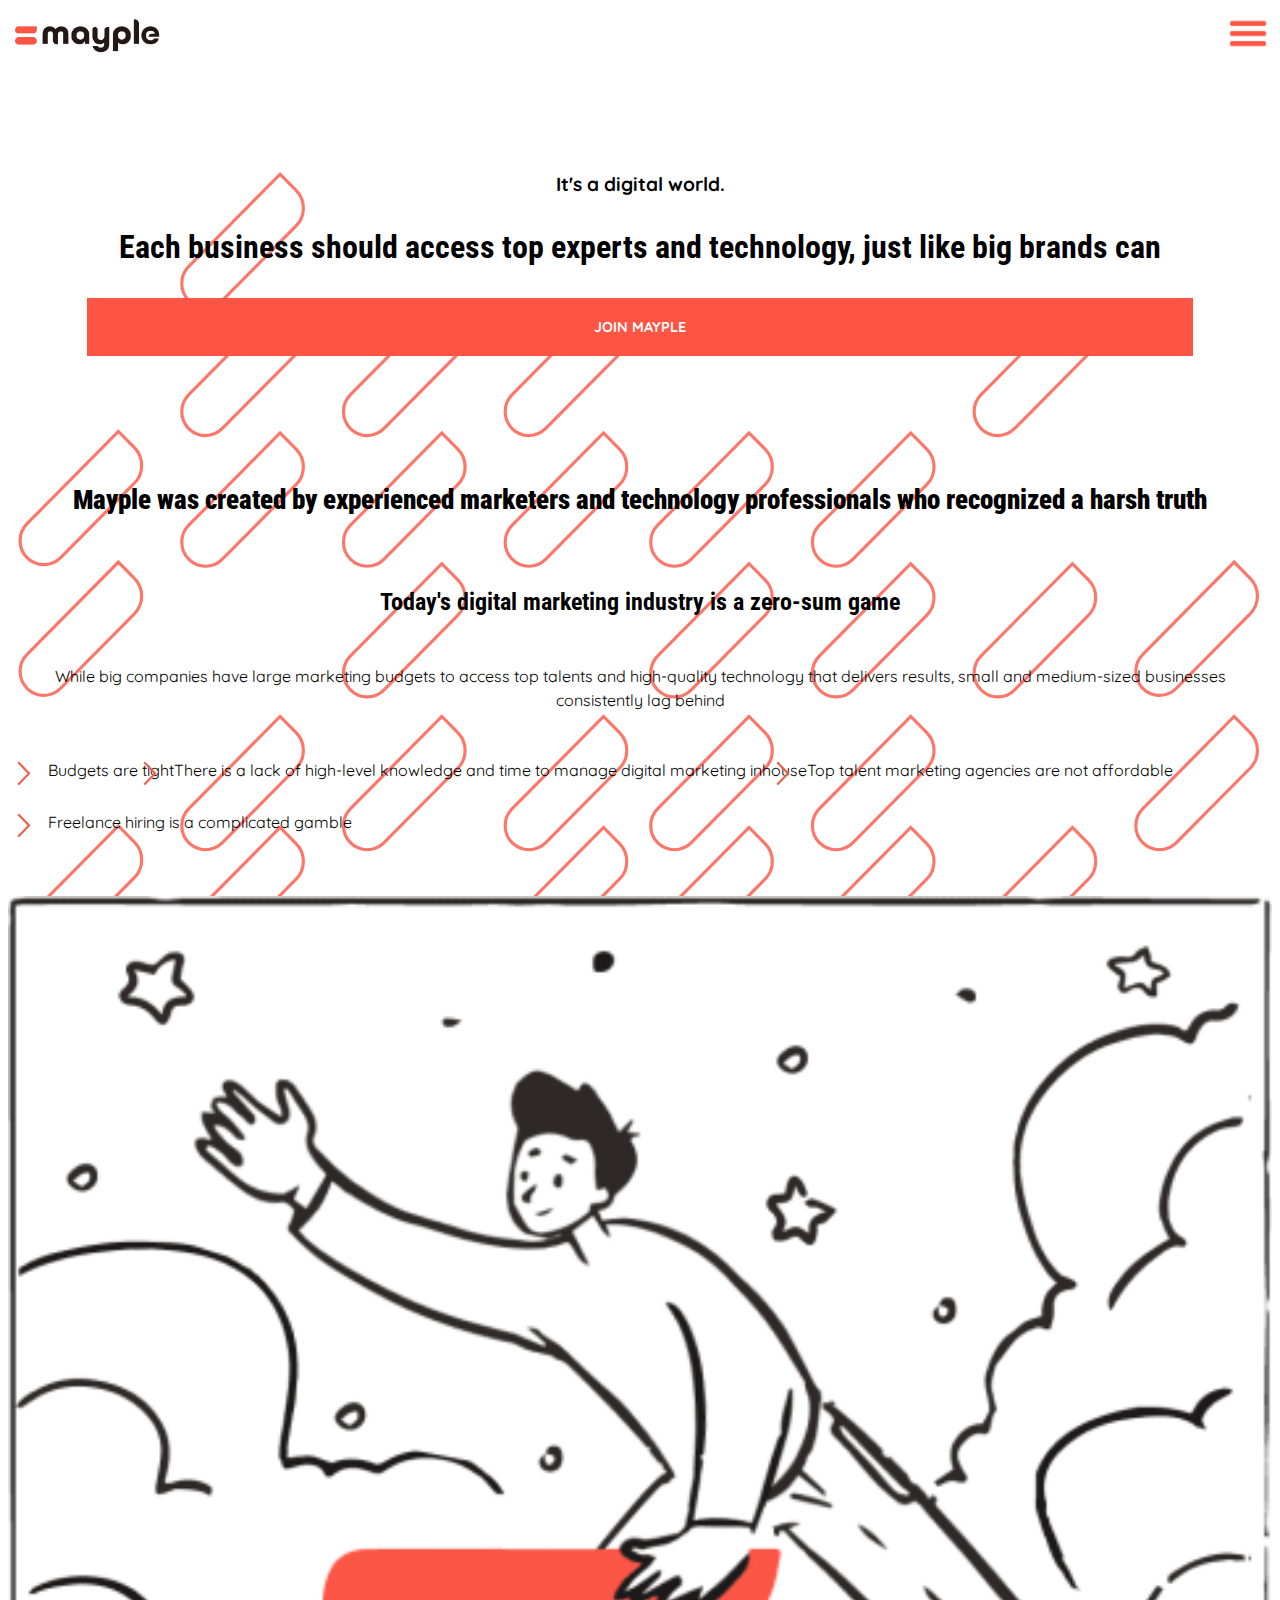
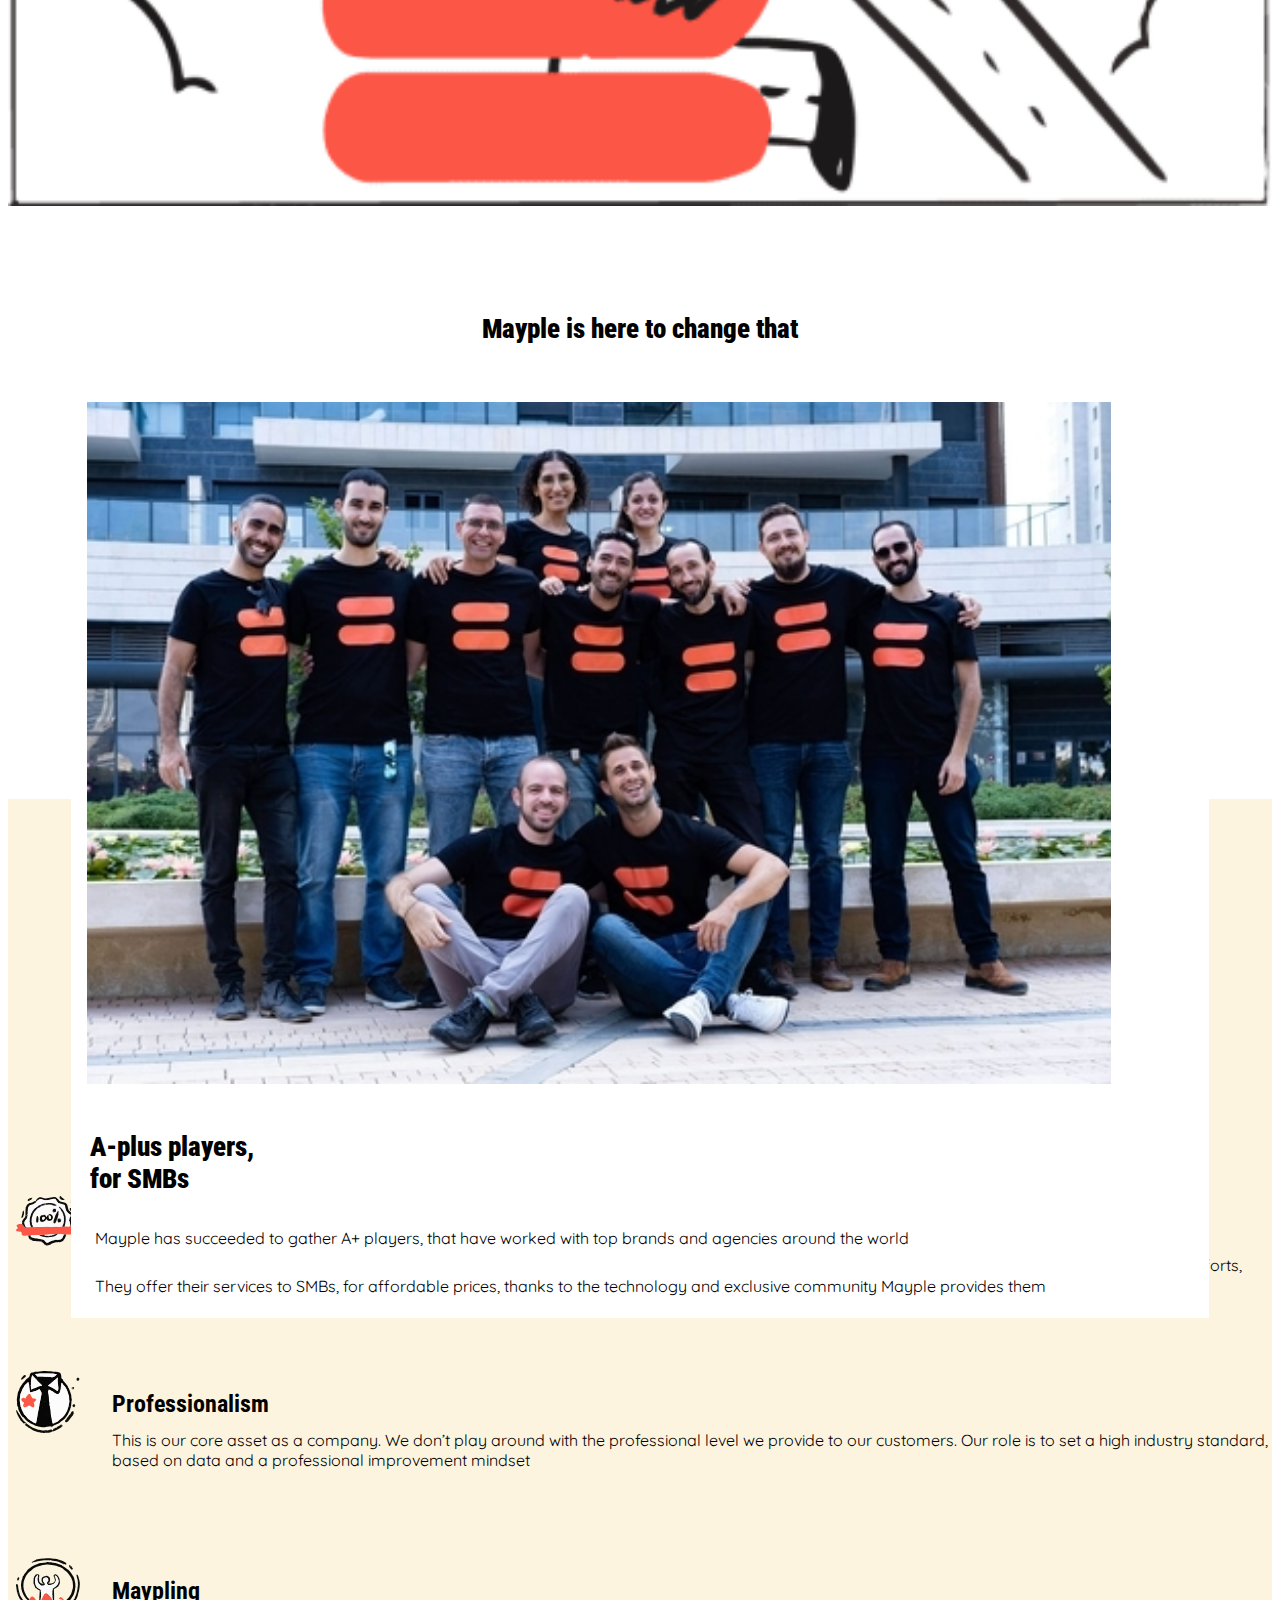
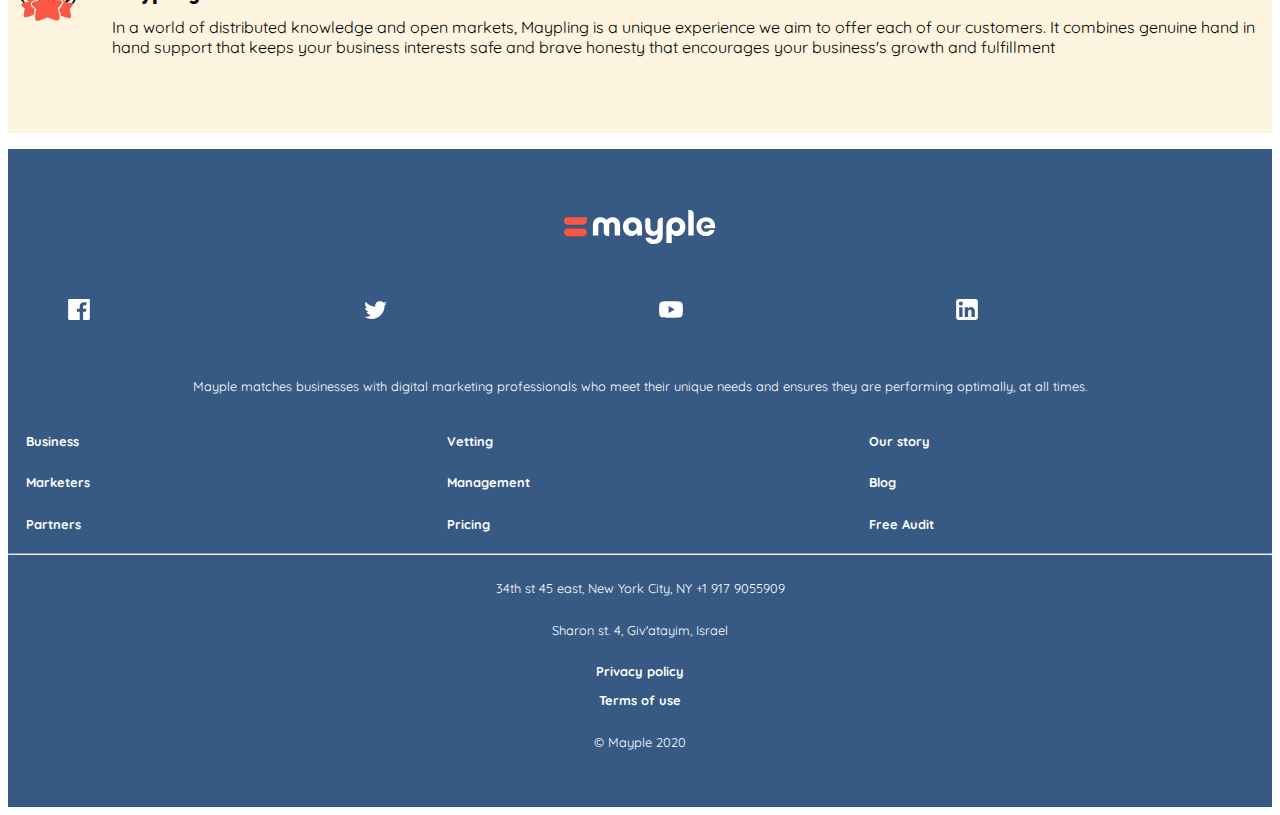
==== ourstory.html @ 90ca7ae6 "Add files via upload" ====
<!doctype html>
<!DOCTYPE html>
<html>
	<head>
		<meta charset="UTF-8">
		<meta name="author" content="Michelle Schoen">
		<meta name="viewport" content="width=device-width, initial-scale=1">
		
		<title>Naam van je site en/of pagina</title>
		
		<link href="styles/style.css" rel="stylesheet">
		<link href="https://fonts.googleapis.com/css2?family=Roboto+Condensed:wght@400;700&display=swap" rel="stylesheet">
		<link href="https://fonts.googleapis.com/css2?family=Quicksand&display=swap" rel="stylesheet">
		<link href="https://fonts.googleapis.com/css2?family=Quicksand:wght@600&display=swap" rel="stylesheet">
	</head>
	<body class="pagina2">
		<header>
			<a href="default.asp">
				<img src="images/logo.png" alt="logo van Mayple">
			</a>
			<a href="default.asp">
				<img src="images/icon.png" alt="menu">
			</a>
			
		</header>
		<main>
			<img src="images/achtergrond1.svg">
			<h3>It's a digital world.</h3>
			<h1>Each business should access top experts and technology, just like big brands can</h1>
			<a href="#">join mayple</a>
			
		</main>
		<section>
			<h2>Mayple was created by experienced marketers and technology professionals who recognized a harsh truth</h2>
			<h2>Today's digital marketing industry is a zero-sum game</h2>
			<p>While big companies have large marketing budgets to access top talents and high-quality technology that delivers results, small and medium-sized businesses consistently lag behind</p>
			<ul>
				<li><img src="images/pijlrechts.png">Budgets are tight</li>
				<li><img src="images/pijlrechts.png">There is a lack of high-level knowledge and time to manage digital marketing inhouse</li>
				<li><img src="images/pijlrechts.png">Top talent marketing agencies are not affordable</li>
				<li><img src="images/pijlrechts.png">Freelance hiring is a complicated gamble</li>
			</ul>
			<img src="images/gif.gif">
		</section>
		<section>
			<h2>Mayple is here to change that</h2>
			<article>
				<img src="images/mayple team.jpeg">
				<h2>A-plus players,<br>for SMBs</h2>
				<p>Mayple has succeeded to gather A+ players, that have worked with top brands and agencies around the world</p>
				<p>They offer their services to SMBs, for affordable prices, thanks to the technology and exclusive community Mayple provides them</p>
			</article>
		</section>
		<section>
			<h2>Our values</h2>
			<ul>
				<li>
					<img src="images/value1.svg">
					<div>
					<h3>Trust</h3>
					<p>We fight to protect our customers’ interests. Our fresh and unbiased approach helps businesses achieve greater value from their digital marketing efforts, builds trust and brings growth to businesses and independent professionals</p>
					</div>
				</li>
				<li>
					<img src="images/value2.svg">
					<div>
					<h3>Professionalism</h3>
					<p>This is our core asset as a company. We don’t play around with the professional level we provide to our customers. Our role is to set a high industry standard, based on data and a professional improvement mindset</p>
					</div>
				</li>
				<li>
					<img src="images/value3.svg">
					<div>					
					<h3>Maypling</h3>
					<p>In a world of distributed knowledge and open markets, Maypling is a unique experience we aim to offer each of our customers. It combines genuine hand in hand support that keeps your business interests safe and brave honesty that encourages your business's growth and fulfillment</p>
					</div>
				</li>
			</ul>
		</section>
		<footer>
				<a href="#"><img src="images/logofooter.svg"></a>
				<div>
					<a href="#"><img src="images/social1.svg"></a>
					<a href="#"><img src="images/social2.svg"></a>
					<a href="#"><img src="images/social3.svg"></a>
					<a href="#"><img src="images/social4.svg"></a>
				</div>
				<p>Mayple matches businesses with digital marketing professionals who meet their unique needs and ensures they are performing optimally, at all times.</p>
				<div>
					<a href="#">Business</a>
					<a href="#">Vetting</a>
					<a href="#">Our story</a>
					<a href="#">Marketers</a>
					<a href="#">Management</a>
					<a href="#">Blog</a>
					<a href="#">Partners</a>
					<a href="#">Pricing</a>
					<a href="#">Free Audit</a>
				</div>
				<hr>
				<p>34th st 45 east, New York City, NY +1 917 9055909</p>
				<p>Sharon st. 4, Giv'atayim, Israel</p>
				<a href="#">Privacy policy</a>
				<a href="#">Terms of use</a>
				<p>© Mayple 2020</p>
			</div>
		</footer>
	</body>
</html>
---- styles/style.css ----
/* CSS Document */
*, *::after, *::before {
  box-sizing:border-box;  
}

body {
	font-family: 'Quicksand', sans-serif;
}

header {
	display: flex;
	justify-content: space-between;

}

header > a:first-of-type img:first-of-type {
	width: 10em;
}

header > a:nth-of-type(2) img:first-of-type {
	width: 3em;
	margin-top: 0.5em;
	height: 2.2em;

}

h1 {
text-align: center; 
font-size: 2em;
margin: 1em;
font-family: 'Roboto Condensed', sans-serif;
}

main div:first-of-type {
	display: flex;
}

main > div:nth-of-type(1) img:first-of-type{
	width: 2em;
	height: 2em;
	margin-left: 1em;
	margin-top: 0.5em;
}

form {
	display: flex;
	flex-direction: column; 
}

input:nth-child(1) {
	border-style: none;
	padding: 1em;
	box-shadow: -5px 19px 72px 44px rgba(0,0,0,0.10);
	margin-bottom: 1em;
	font-size: 1.3em;
	font-family: 'Quicksand', sans-serif;
}

input:nth-child(2) {
	border-style: none;
	padding: 1.2em;
	background-color: #fd5444;
	text-transform: uppercase;
	color: white;
	font-size: 1.1em;
}
/*main div:first-of-type img:first-of-type {
	width: 1.5em;
	height: 1.5em;
	margin-top: 0.8em;
	margin-right: 0.7em*/
}

main div {
	display: flex;
	font-size: 0.9em;
	justify-content: center;
	margin-top: 1em;
}

#persoon {
	width: 100%;
	margin-bottom:1em;
}

ul {
	list-style: none;
	display: flex;
	flex-wrap: wrap;	
}

li img:nth-child(1){
	width: 6em;
	padding: 0.5em;
}


main article img {
	width: 9em;
	padding-top: 0.5em;
	padding-left: -0.5em;

}

h2 {
font-size: 1.2em;
font-weight: 900;

}

h3 {font-size: 2.8vw;
	margin-bottom: 0.5em;

}

main article {

	display: flex;
	justify-content: center;
	width: 100%;
	margin-top: -1em;
}

main article div {
	display: flex;
	flex-direction: column;
	box-shadow: -3px -1px 12px 6px rgba(0,0,0,0.06);
	padding: 1em;
	padding-right: 1em;
	border-style: solid 1px gray;

} 

main > div:first-of-type p{
	margin: 1em;
}

p {
	margin: 0em;
}


hr {
	background-color: #D1D3D4;
}


li {
	display: flex;
	margin-top: 2em;

}

section li img {
	margin-top: -1.2em;
}

section li{
margin-left: -2em;
}

section:nth-of-type(2) h2, section:nth-of-type(1) h2:first-of-type {
	font-family: 'Roboto Condensed', sans-serif;
	text-align: center; 
	font-size: 1.7em;
	margin: 0.5em;
	margin-top: 2em;
}



section:first-of-type > h2:nth-of-type(2) {
	font-size: 1em;
	font-family: 'Roboto Condensed', sans-serif;
	font-weight: bold;
	text-transform: uppercase;
	text-align: center;
	margin-top: 5em;
}

a {
	text-decoration: none;
	color: black;
	font-weight: 900;
	display: flex;
	justify-content: center;
}

section:nth-of-type(2) div{
	position: relative;

}

section:nth-of-type(2)  article {
	margin-top: 1em;
	text-align: center;
	display: block;
	
} 

section:nth-of-type(2)  div article img {
	width: 100%
}

section:nth-of-type(2) div article h3 {
	text-transform: bold;
	font-size: 1.2em;
	font-family: 'Roboto Condensed', sans-serif;
}
section:nth-of-type(2) > article p {
	font-size: 0.8em;
	line-height: 2em;
	margin-left: 1.5em;
	margin-right: 1.5em;
}

section:nth-of-type(2) div > button:first-of-type, section:nth-of-type(2) div > button:nth-of-type(2) {
	position: absolute;
	transform: translateY(-200%);
	top: 50%;
	width: 1.5em;
	border-style: none;
	background-color: white;
	width: 2em;
}

section:nth-of-type(2) div button:first-of-type {
	left: 0;
}

section:nth-of-type(2) div button:nth-of-type(2) {
	right:0;
}

section:nth-of-type(2) a:nth-of-type(2), .pagina2 main a {
	border-style: none;
	background-color: #fd5444;
	text-transform: uppercase;
	color: white;
	font-size: 0.9em;
	padding: 1.4em;
	margin:2em;
	margin-left: 5.5em;
	margin-right: 5.5em;	
}

section:nth-of-type(2) div button:first-of-type img, section:nth-of-type(2) div button:nth-of-type(2) img{
	width: 100%
}

footer {
	background-color: #365a84;
	color: white;
	padding-top:3em;
	padding-bottom: 2em;

}

footer div:first-of-type {
	display: grid;
	grid-template-columns: 1fr 1fr 1fr 1fr;
	margin: 2.5em;
}

footer div a img {
	width: 2em;
}

footer div:nth-of-type(2) {
	display: grid; 
	grid-template-columns: 1fr 1fr 1fr;
}

footer div a 
{
	/*color: white;
	margin: 1em;*/
	display: block;
	padding-left: 0.4em;
}

footer a {
	color: white;
	margin: 1em;
	font-size: 0.8em;
}


footer > p {
	text-align: center;
	font-size: 0.8em;
	margin: 2em;
}

.pagina2 {
	font-size: 1em;
}
.pagina2 main > h3 {
	text-align: center;
	font-size: 1.2em;
}
/*.pagina2 main {
background-image: url("achtergrond2.svg")

}*/
.pagina2 main {
	position: relative;
	margin-top: 7em;
	margin-bottom: 8em;
}

.pagina2 main img:first-of-type {
	position: absolute;
	top: 0;
	 z-index: -1;
	 width: 100%;
}

.pagina2 > section:first-of-type h2:nth-of-type(2) {
	margin-bottom: 2em;
	font-family: 'Roboto Condensed', sans-serif;
	text-transform: none;
	font-size: 1.5em;
	margin-top: 3em;
}

.pagina2 > section:first-of-type p {
	text-align: center;
	font-size: 1.5;
	margin: 1em;
	line-height: 1.5em;
}

.pagina2 section:first-of-type ul:first-of-type li img {
	width: 1em;
	height: 1.7em;
	margin: 0;
	padding: 0;
	margin-bottom: -1.5em;
	margin-right: 1em;
}

.pagina2 section:first-of-type > img {
	width: 100%;
	margin-top: 3em;
	margin-bottom: 3em;
}
 .pagina2 section:nth-of-type(2) article img {
 	width: 90%;
 	margin: 1em;
 }

 .pagina2 section:nth-of-type(2) > h2:first-of-type {
 	margin: 2em;
 }
 .pagina2 section:nth-of-type(2) article h2{
 	text-align: left;
 	margin: 0;
 	margin-left: 0.7em;
 	margin-bottom: 1em;
 	margin-top: 1em;
 }
.pagina2 section:nth-of-type(2) {
	position: relative;
	display: flex;
	flex-direction: row;
	justify-content: center;
}

 .pagina2 section:nth-of-type(2) article {
 	text-align: left;
 	position: absolute;
 	background-color: white;
 	width: 90%;
 	top: 7em;

 	
 }

 .pagina2 section:nth-of-type(2) article p{
	font-size:1em;
	margin-bottom:1em; 
}

 .pagina2 section:nth-of-type(3) {
 background-color: #fcf4de;
 margin: 0;
 margin-top: 25em;
}

.pagina2 section:nth-of-type(3) h2 {
	padding-top: 10em;
	font-family: 'Roboto Condensed', sans-serif;
	text-transform: none;
	font-size: 2em;
	text-align: center;
	color: #fd5444;

}

.pagina2 section:nth-of-type(3) ul li div h3 {
font-family: 'Roboto Condensed', sans-serif;
font-size: 1.5em;
margin: 0;
margin-bottom: 0.5em;
}

.pagina2 section:nth-of-type(3) ul li img  {
 margin-bottom: 7em;
 padding: 0;
 width: 4em;
 margin-right: 2em;
}
	
/*.pagina2 section:nth-of-type(3) ul li:nth-of-type(2) img {
	margin-top: 0.2em;*/
}

/*waarom doet deze het niet???*/
.pagina2 section:nth-of-type(3) ul li div p {
	font-size: 0.7em;
	color: gray;
	background-color: pink; 
}
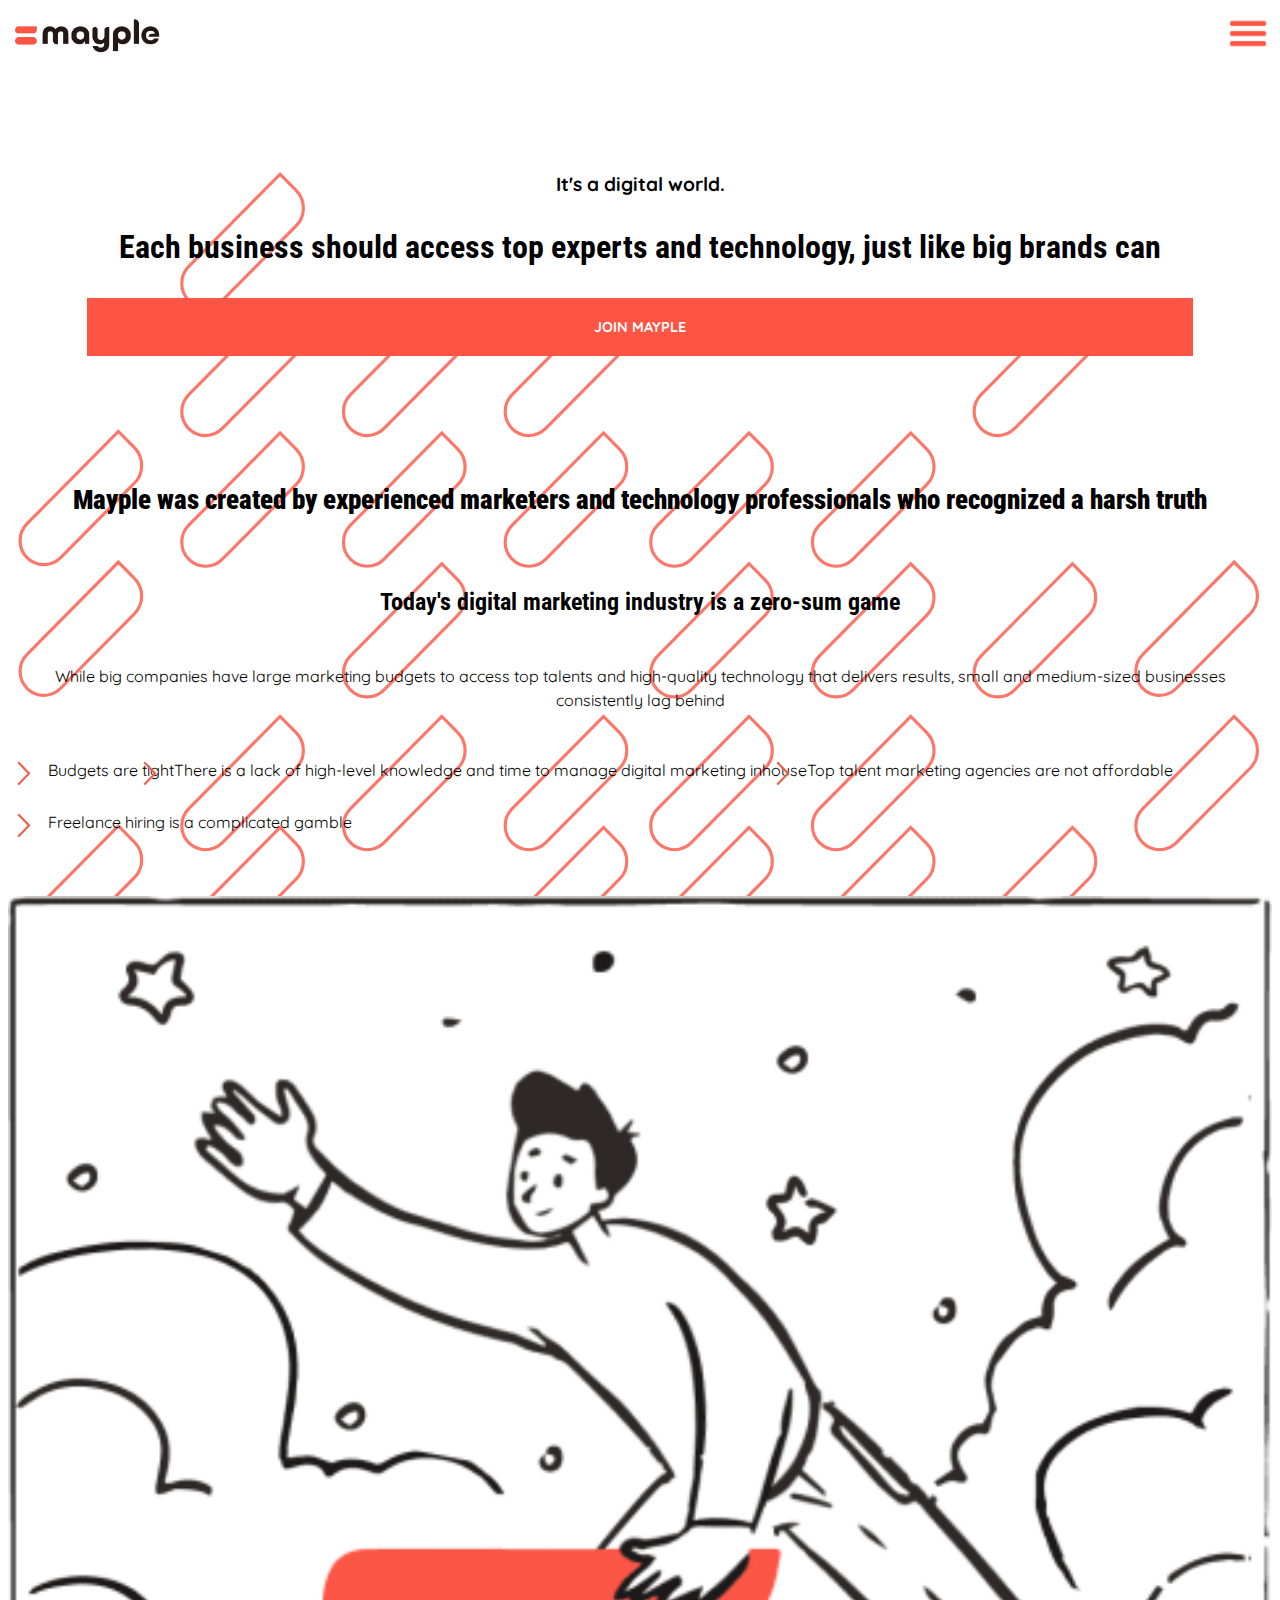
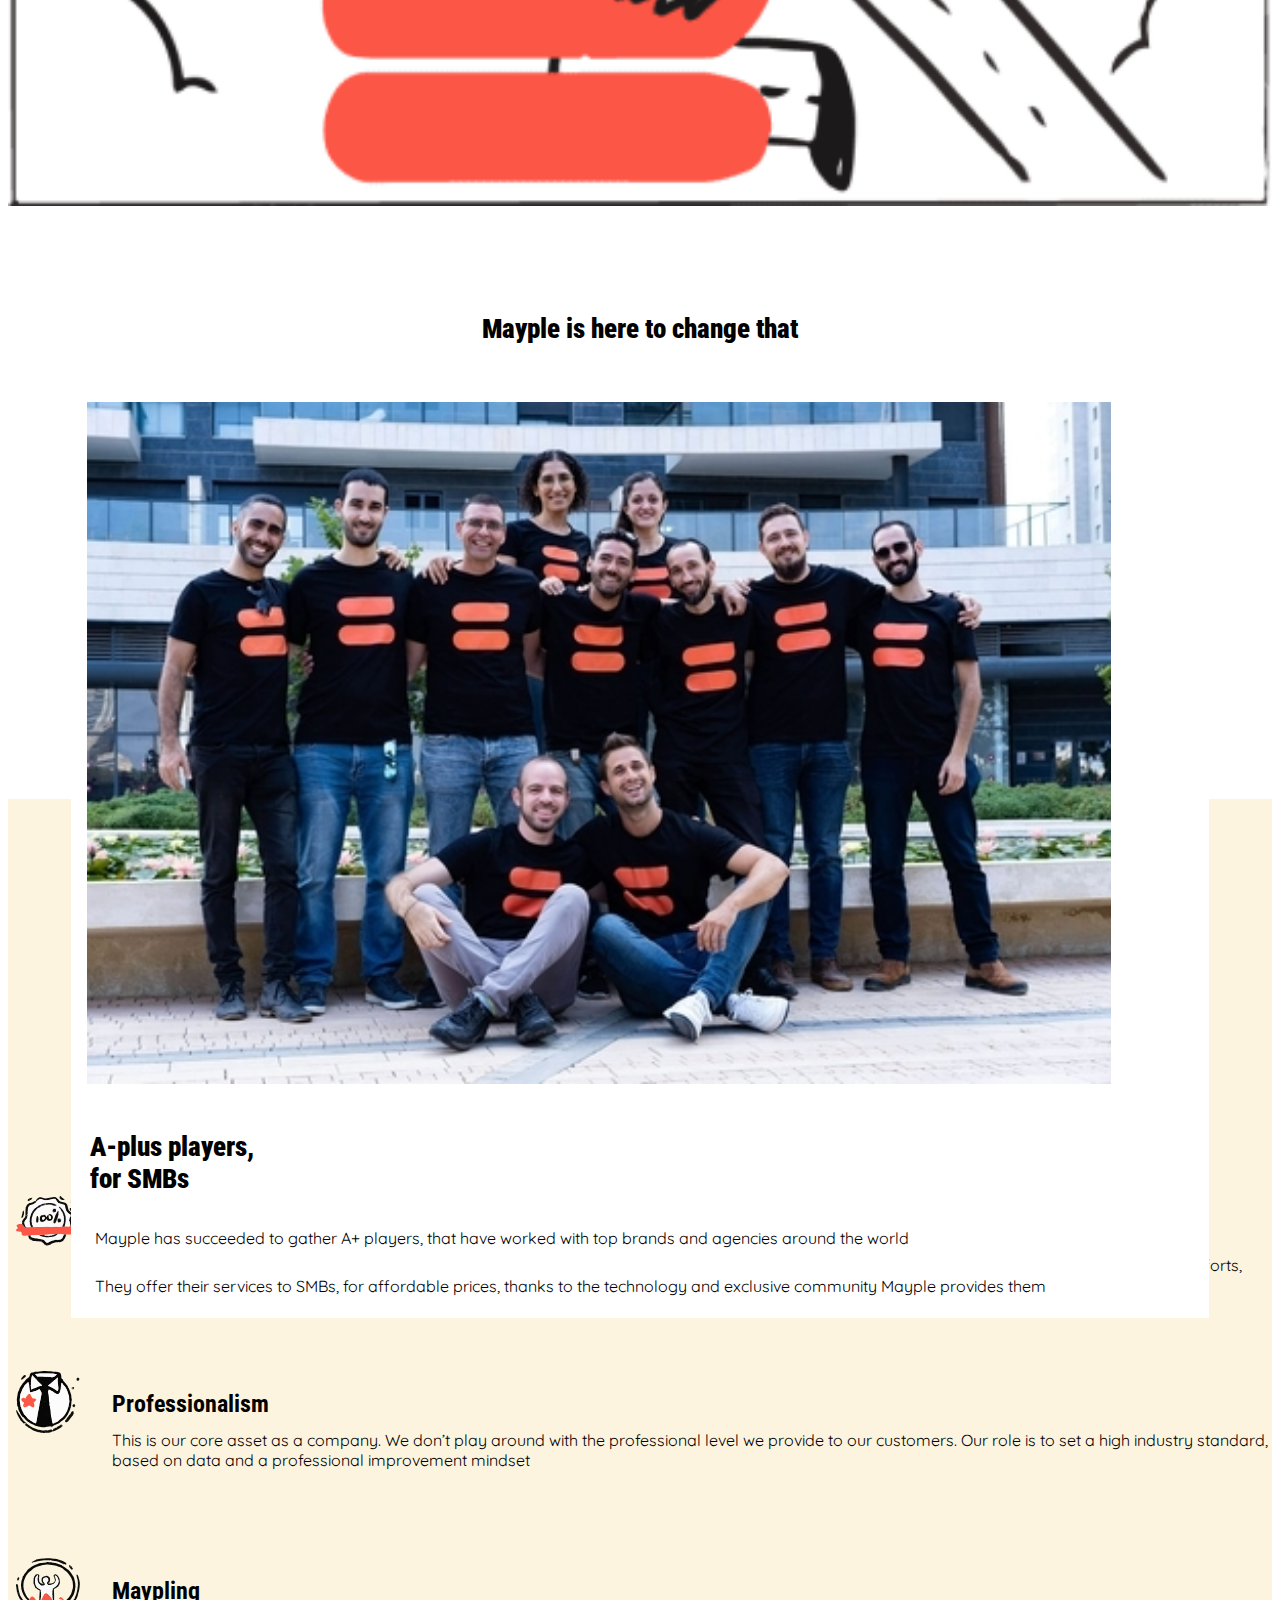
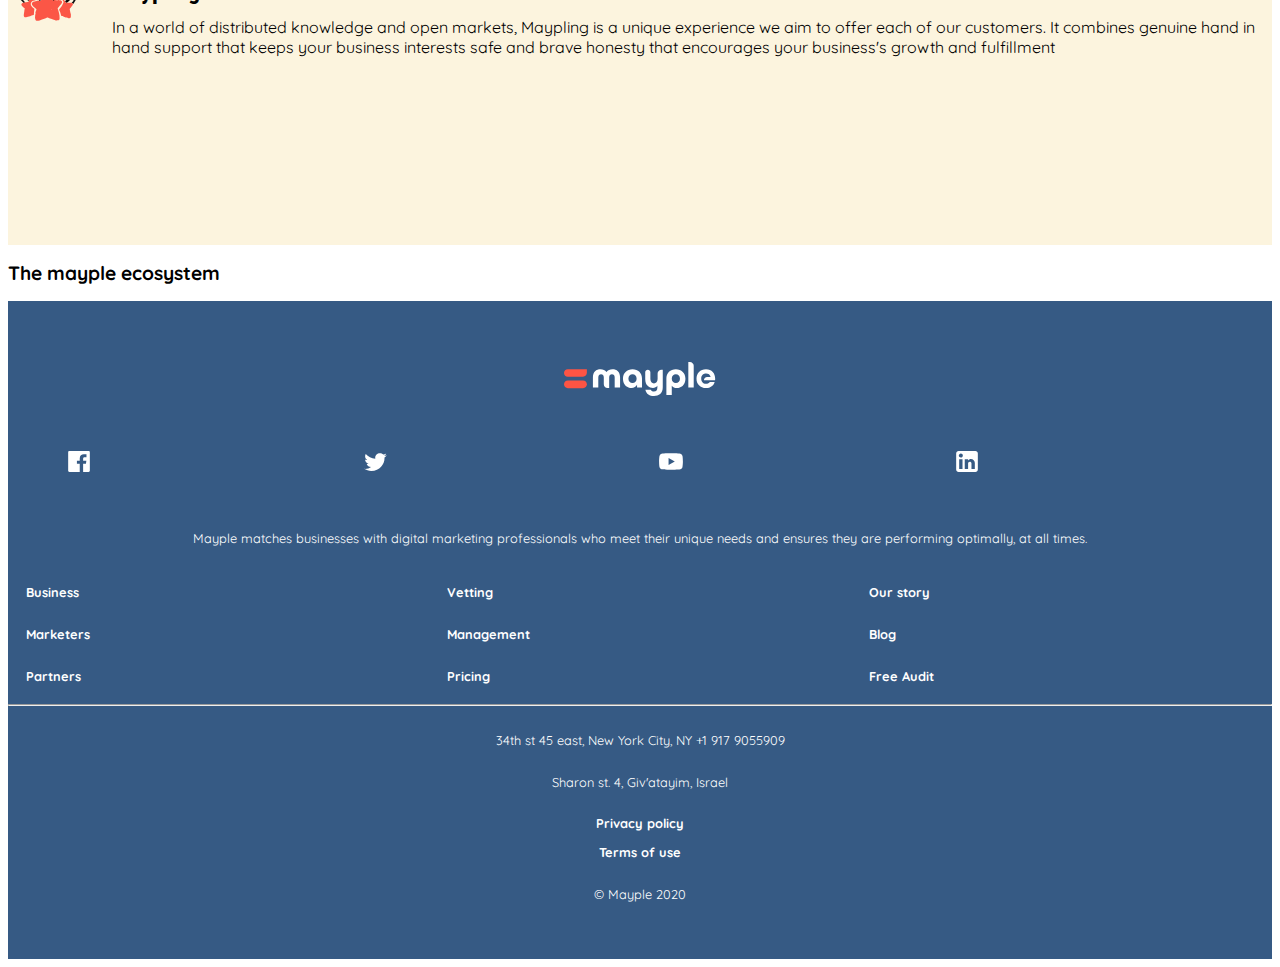
==== commit 453a1ec3: "Add files via upload" ====
--- a/ourstory.html
+++ b/ourstory.html
@@ -77,6 +77,10 @@
 				</li>
 			</ul>
 		</section>
+		<section>
+			<h2> The mayple ecosystem</h2>
+			
+		</section>
 		<footer>
 				<a href="#"><img src="images/logofooter.svg"></a>
 				<div>
--- a/styles/style.css
+++ b/styles/style.css
@@ -386,6 +386,7 @@
  background-color: #fcf4de;
  margin: 0;
  margin-top: 25em;
+ padding-bottom: 6em;
 }
 
 .pagina2 section:nth-of-type(3) h2 {
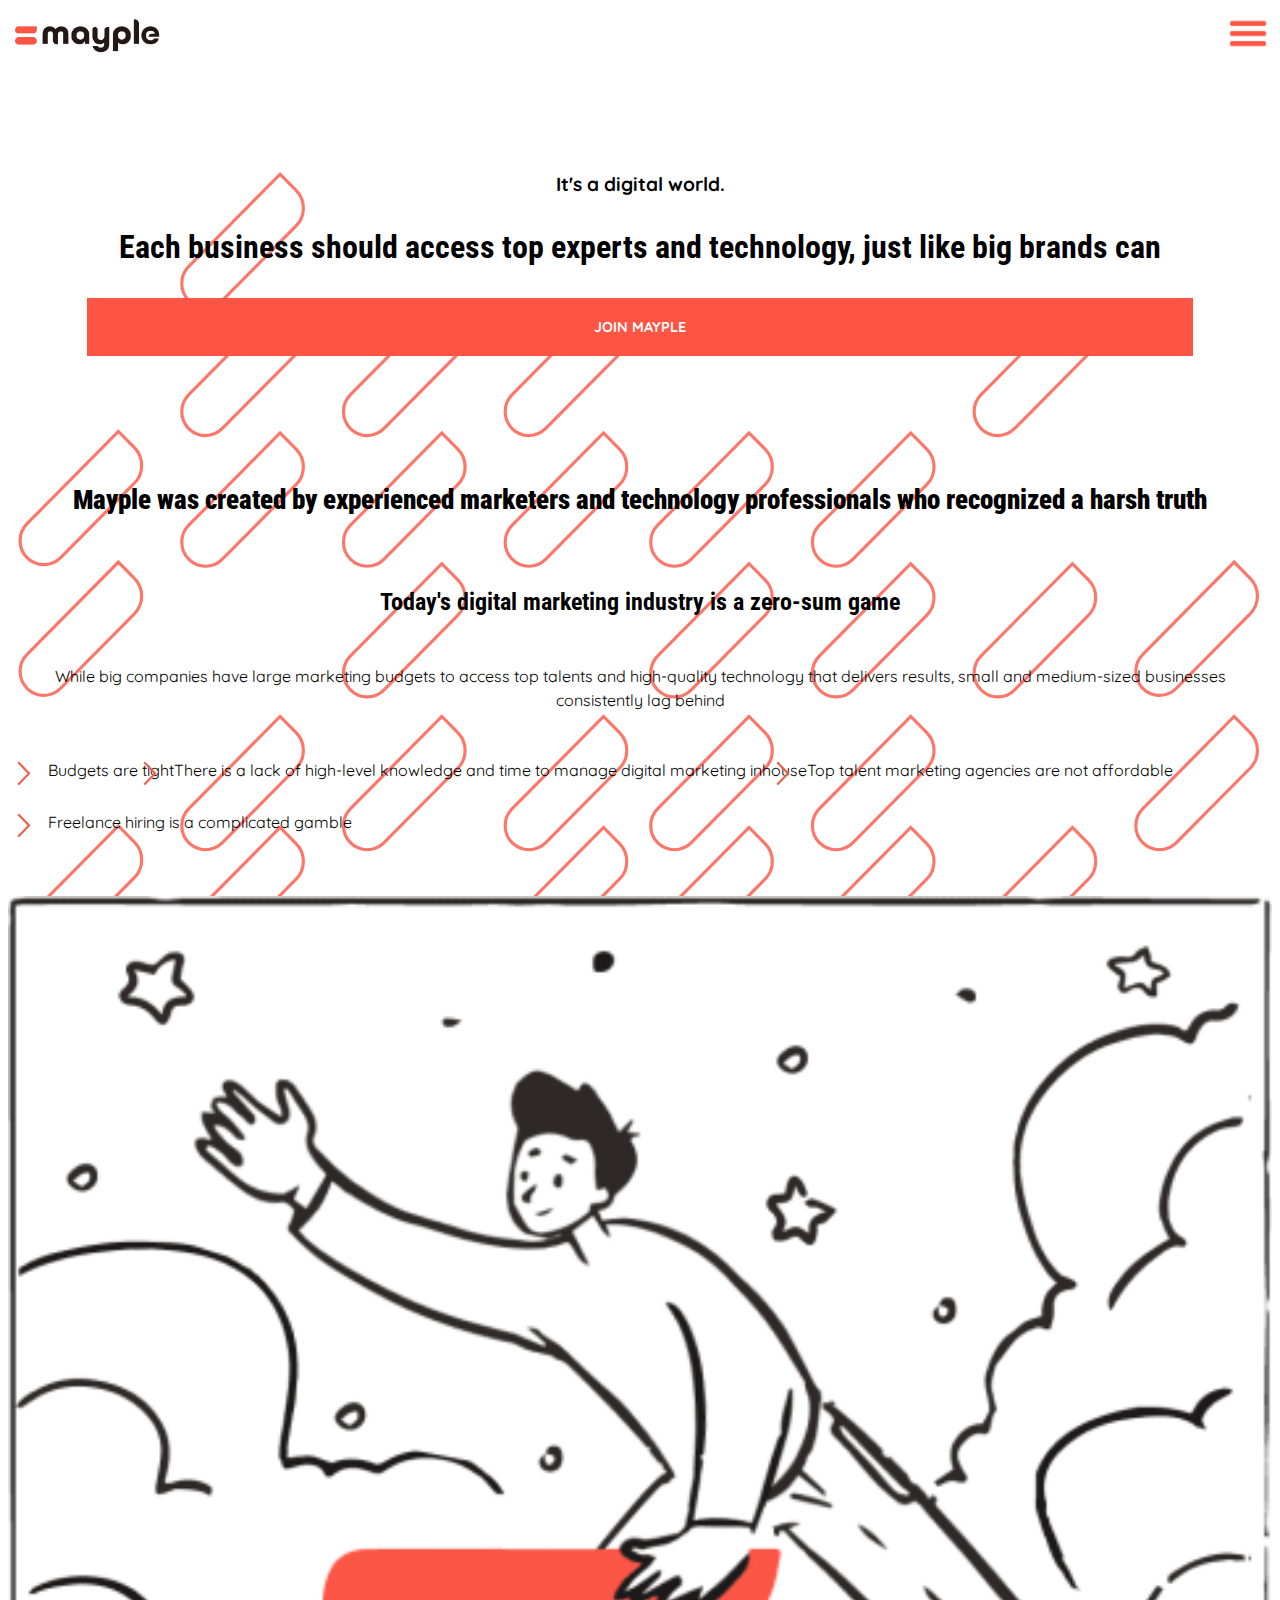
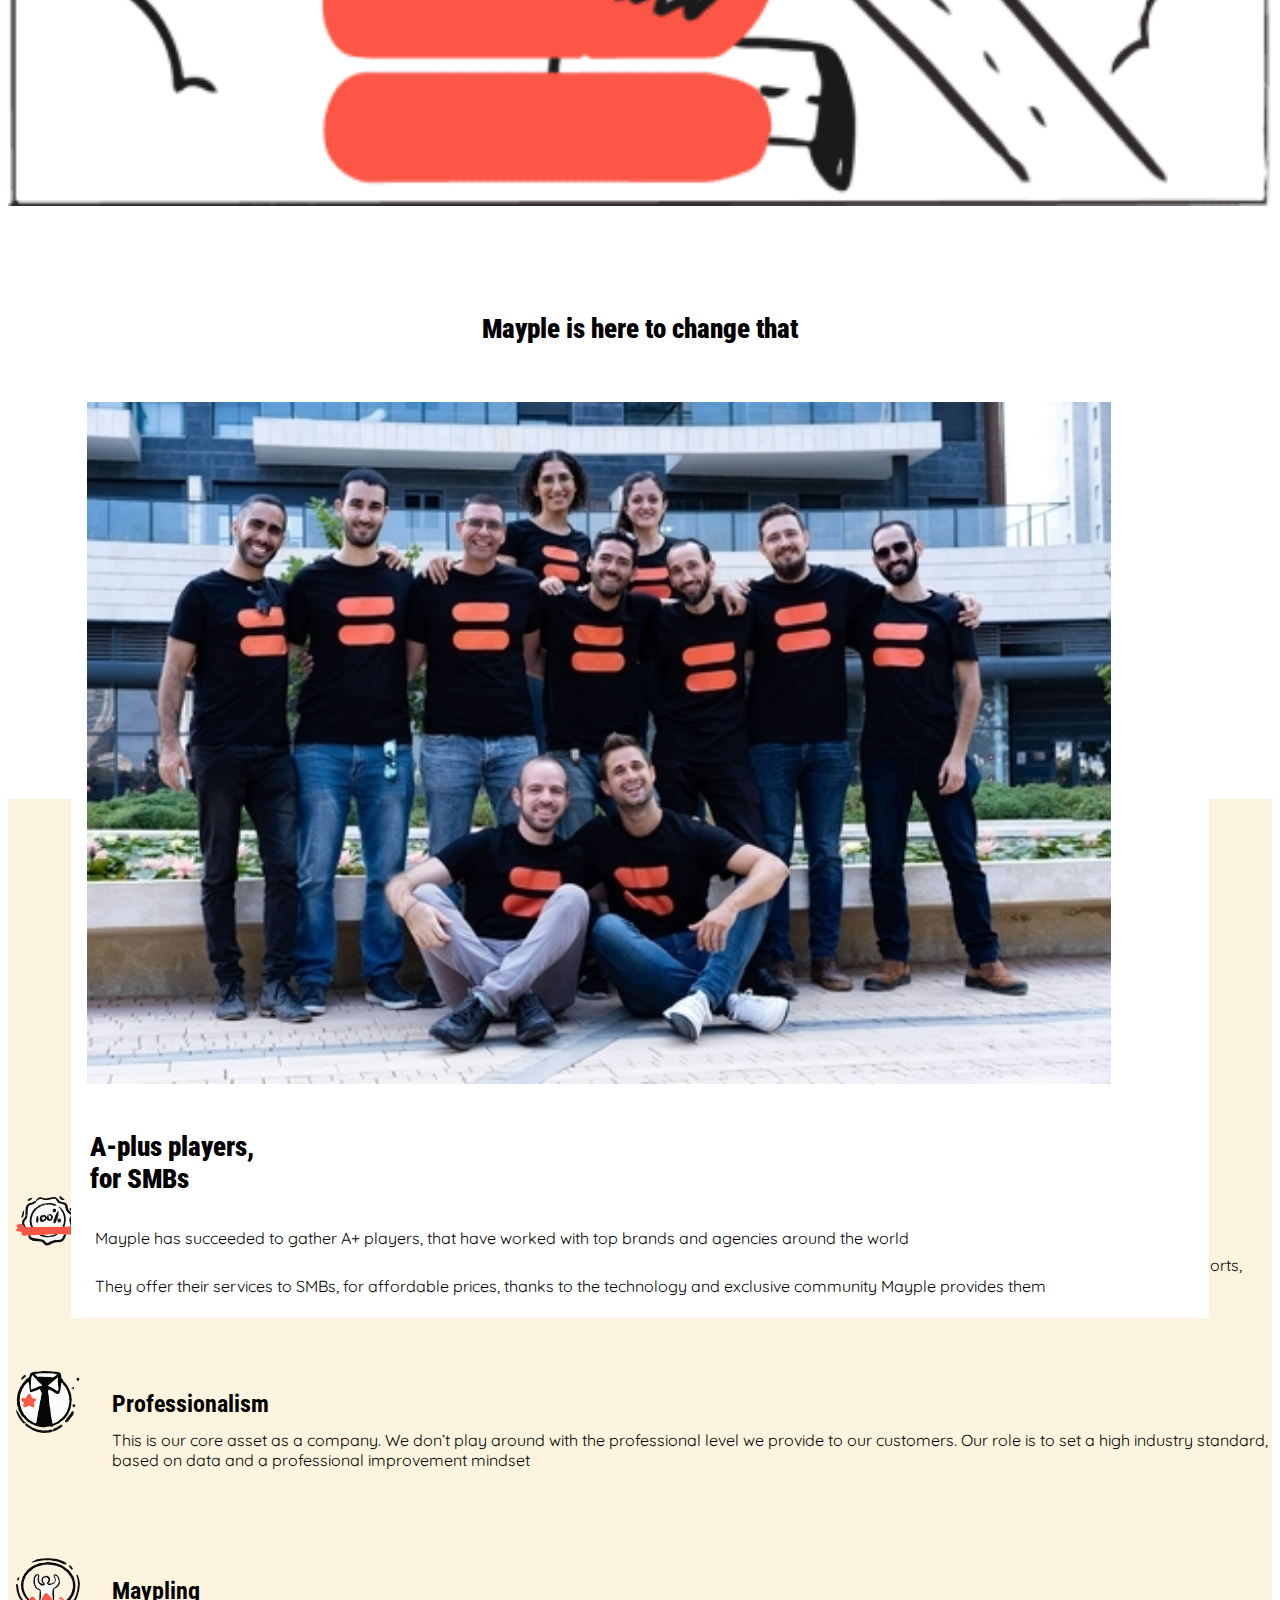
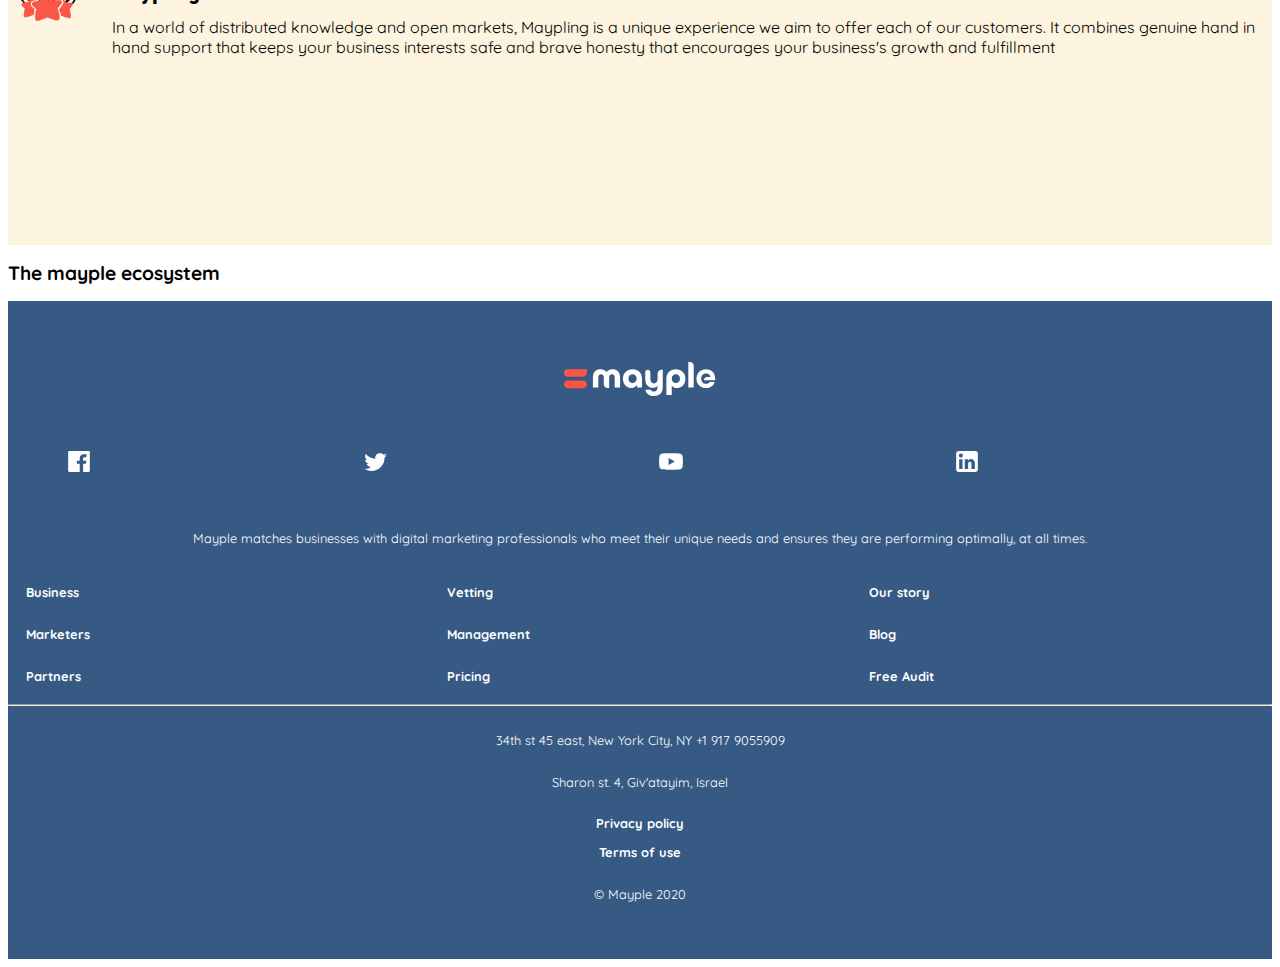
==== commit 5fada54c: "Add files via upload" ====
--- a/ourstory.html
+++ b/ourstory.html
@@ -18,7 +18,7 @@
 			<a href="default.asp">
 				<img src="images/logo.png" alt="logo van Mayple">
 			</a>
-			<a href="default.asp">
+			<a href="index.html">
 				<img src="images/icon.png" alt="menu">
 			</a>
 			
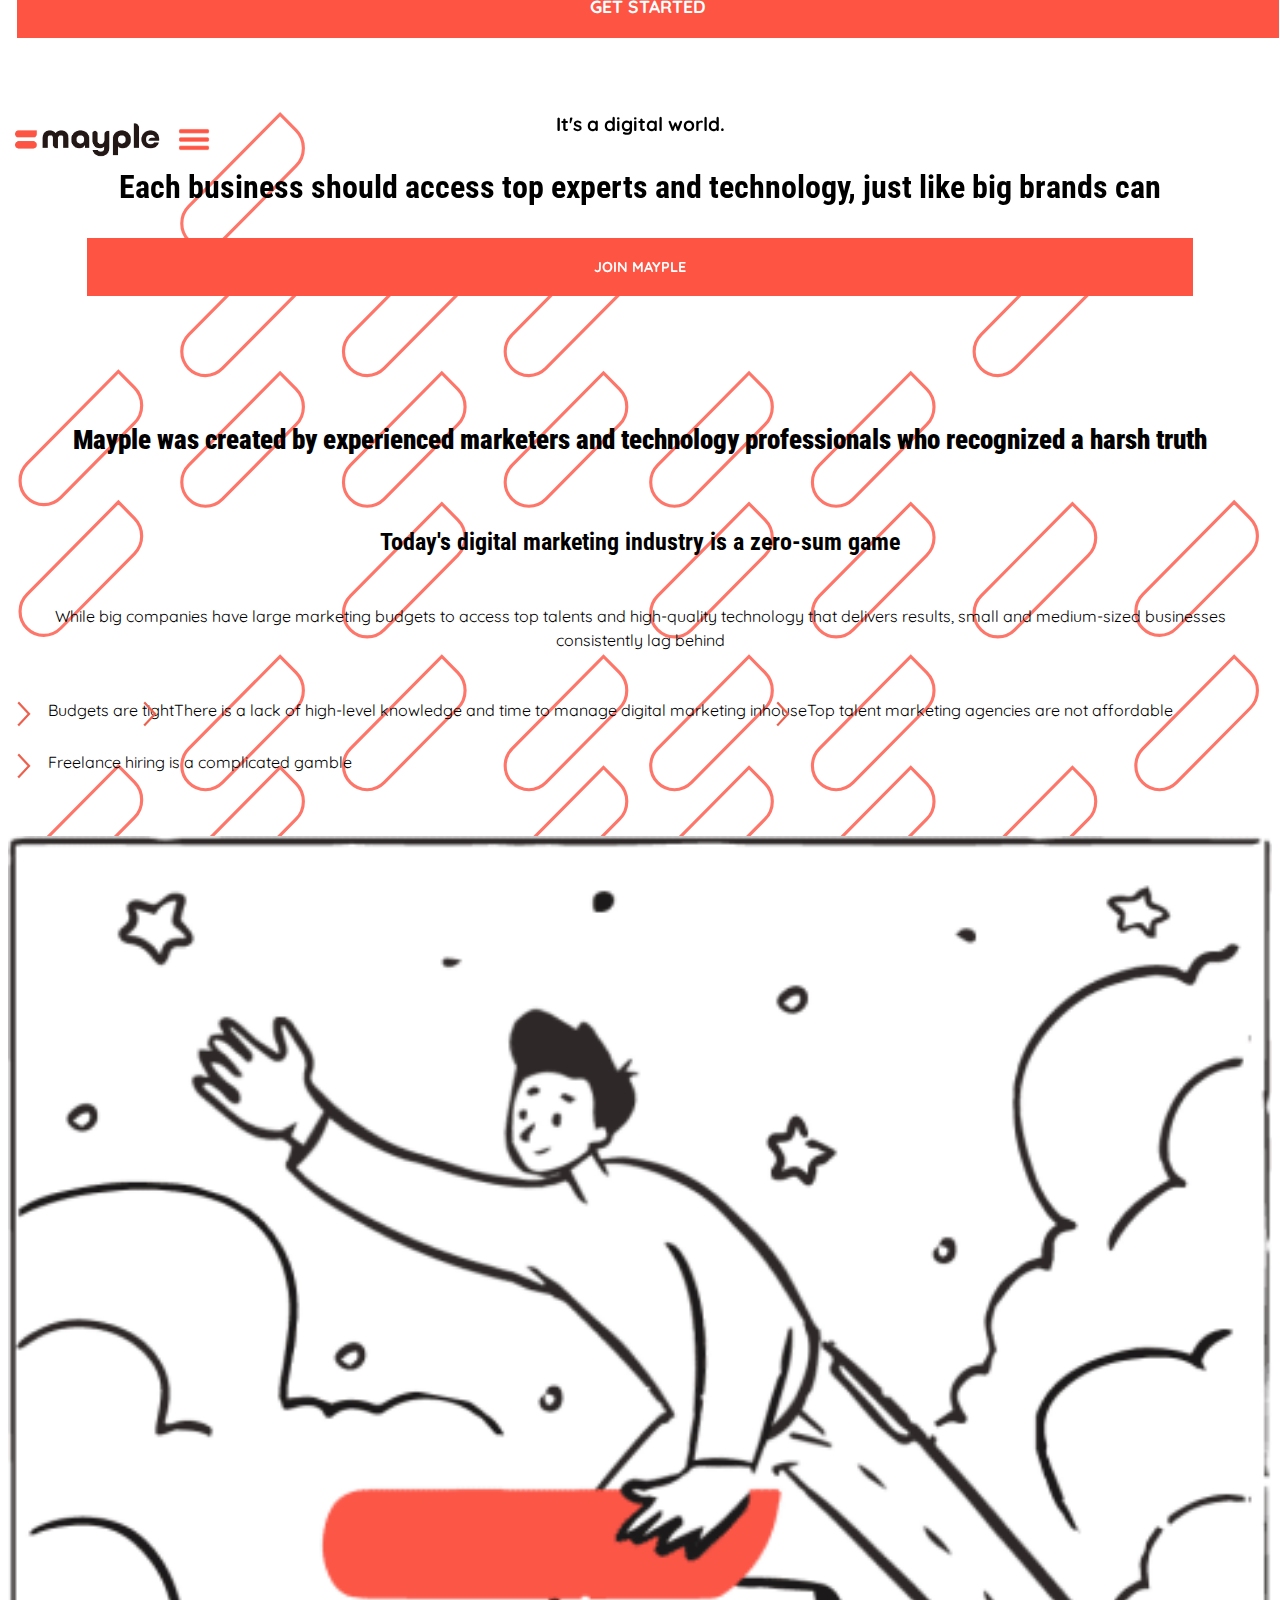
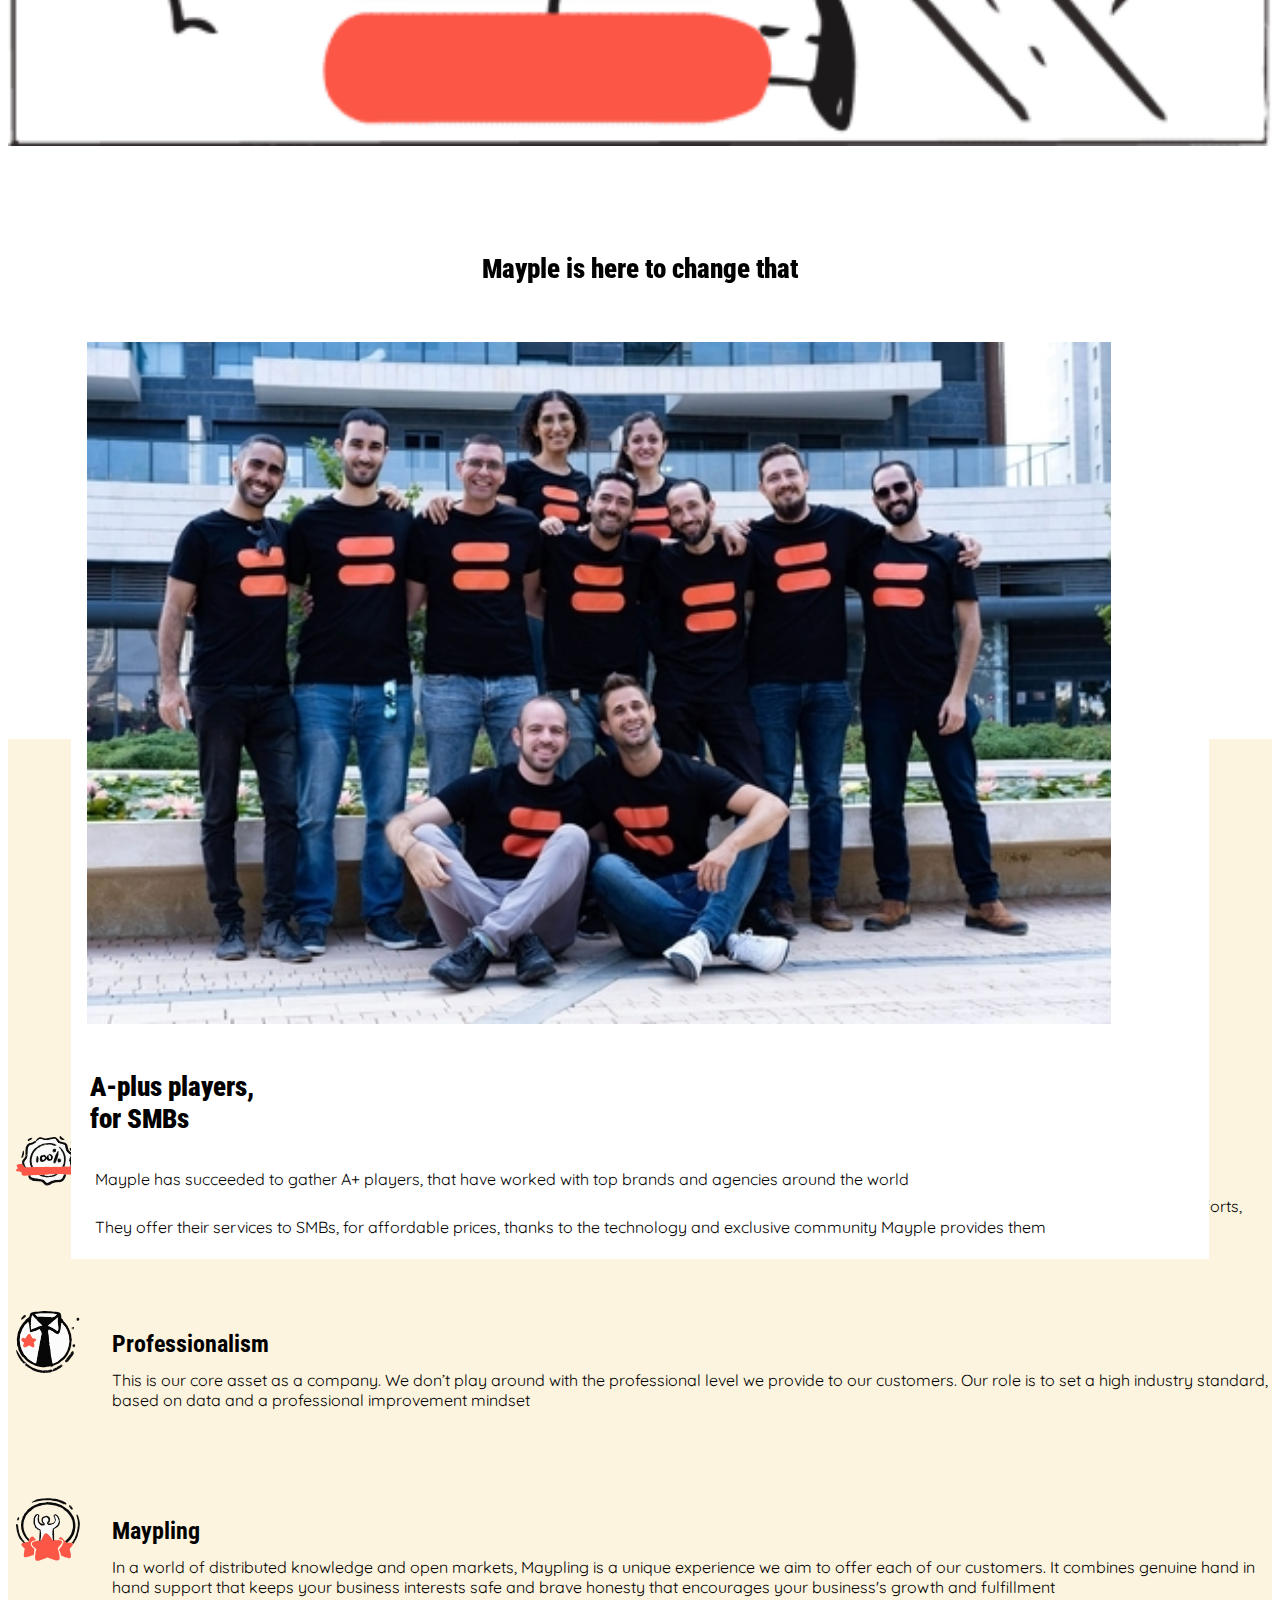
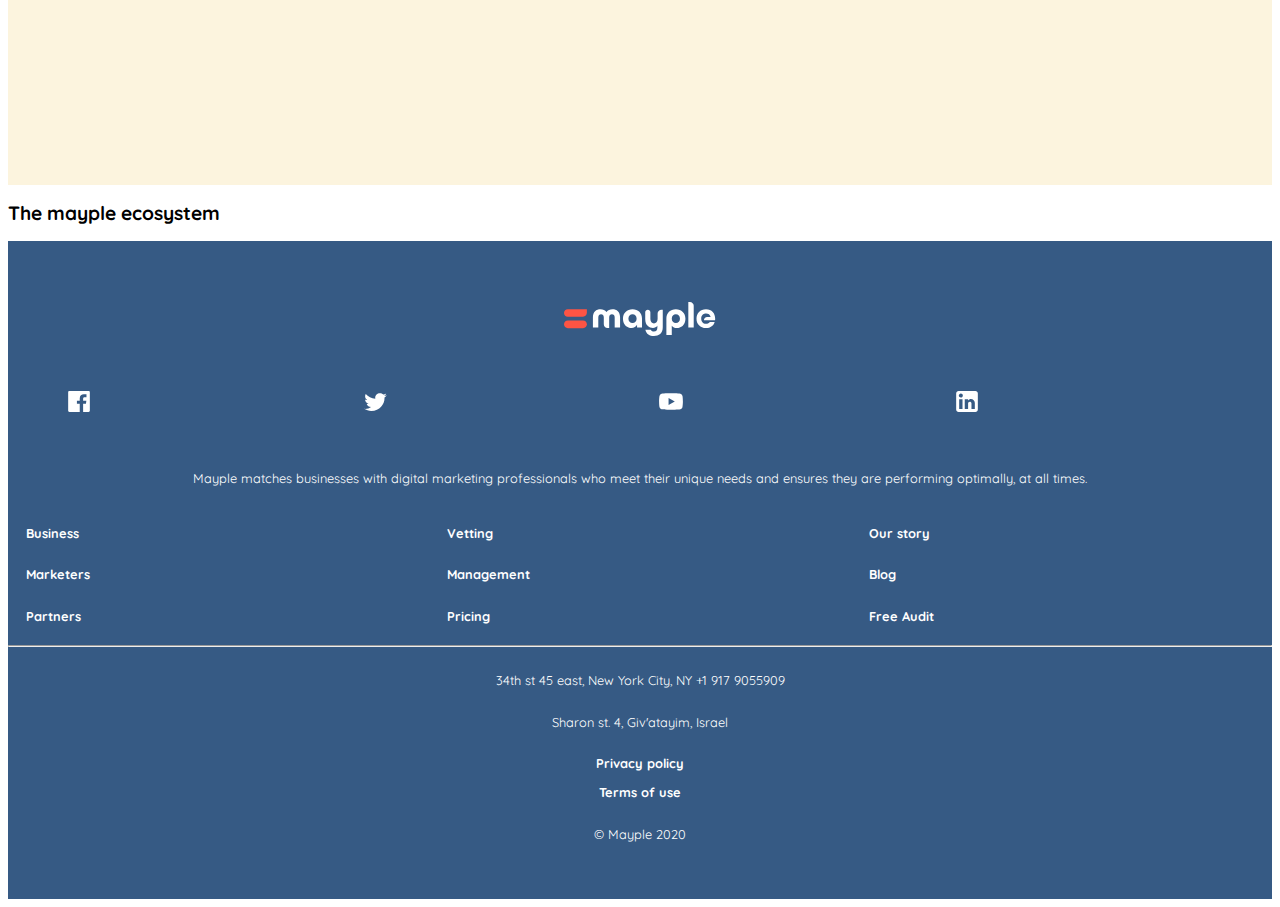
==== commit c25c0d1e: "Add files via upload" ====
--- a/ourstory.html
+++ b/ourstory.html
@@ -15,13 +15,26 @@
 	</head>
 	<body class="pagina2">
 		<header>
-			<a href="default.asp">
+			<a href="index.html">
 				<img src="images/logo.png" alt="logo van Mayple">
 			</a>
-			<a href="index.html">
+			<button id="hamburger">
 				<img src="images/icon.png" alt="menu">
-			</a>
+			</button>
+			<nav>
+			<a href="index.html">How can we help?</a>
+			<a href="#">Quality Standard</a>
+			<a href="#">Pricing</a>
+			<a href="ourstory.html">Our Story</a>
+			<a href="#">Blog</a>
+			<hr>
+			<div>
+				<a href="#">Apply as an expert</a>
+				<a href="#">Log In</a>
+				<a href="#">Get started</a>
+			</div>
 			
+			</nav>	
 		</header>
 		<main>
 			<img src="images/achtergrond1.svg">
@@ -109,5 +122,6 @@
 				<p>© Mayple 2020</p>
 			</div>
 		</footer>
+			<script src="scripts/script.js"></script>
 	</body>
 </html>--- a/styles/style.css
+++ b/styles/style.css
@@ -10,18 +10,71 @@
 header {
 	display: flex;
 	justify-content: space-between;
-
-}
-
-header > a:first-of-type img:first-of-type {
+	position: fixed;
+
+}
+
+header > a img {
 	width: 10em;
 }
 
-header > a:nth-of-type(2) img:first-of-type {
+header > button img {
 	width: 3em;
 	margin-top: 0.5em;
 	height: 2.2em;
-
+}
+
+header > button {
+	position: relative;
+	z-index: 200;
+	border-style: none;
+	background-color: white;
+}
+
+header > a {
+	position: relative;
+	z-index: 200;
+}
+
+nav {
+	background-color: white;
+	position: absolute;
+	left: 0;
+	top: 0;
+	width: 100vw;
+	height: 72vh;
+	z-index: 100;
+	transform: translateY(-100%);
+	transition: 0.5s;
+}
+.active nav {
+	transform: translateY(0);
+	transition: 0.5s;
+}
+
+nav a{
+	justify-content: left;
+	margin-top: 2em;
+	margin-bottom: 2.5em;
+	font-size: 0.9em;
+	margin-left: 1em
+}
+nav > a:first-of-type {
+	margin-top: 7em;
+}
+
+nav div a{
+	justify-content: center;
+}
+
+nav div a:last-of-type {
+	border-style: none;
+	padding: 1.2em;
+	background-color: #fd5444;
+	text-transform: uppercase;
+	color: white;
+	font-size: 1.1em;
+	margin: 0em 0.5em;
 }
 
 h1 {
@@ -188,6 +241,8 @@
 
 section:nth-of-type(2) div{
 	position: relative;
+	display: flex;
+	overflow-y: scroll;
 
 }
 
@@ -195,6 +250,7 @@
 	margin-top: 1em;
 	text-align: center;
 	display: block;
+	width: 100%;
 	
 } 
 
@@ -253,6 +309,7 @@
 	color: white;
 	padding-top:3em;
 	padding-bottom: 2em;
+
 
 }
 
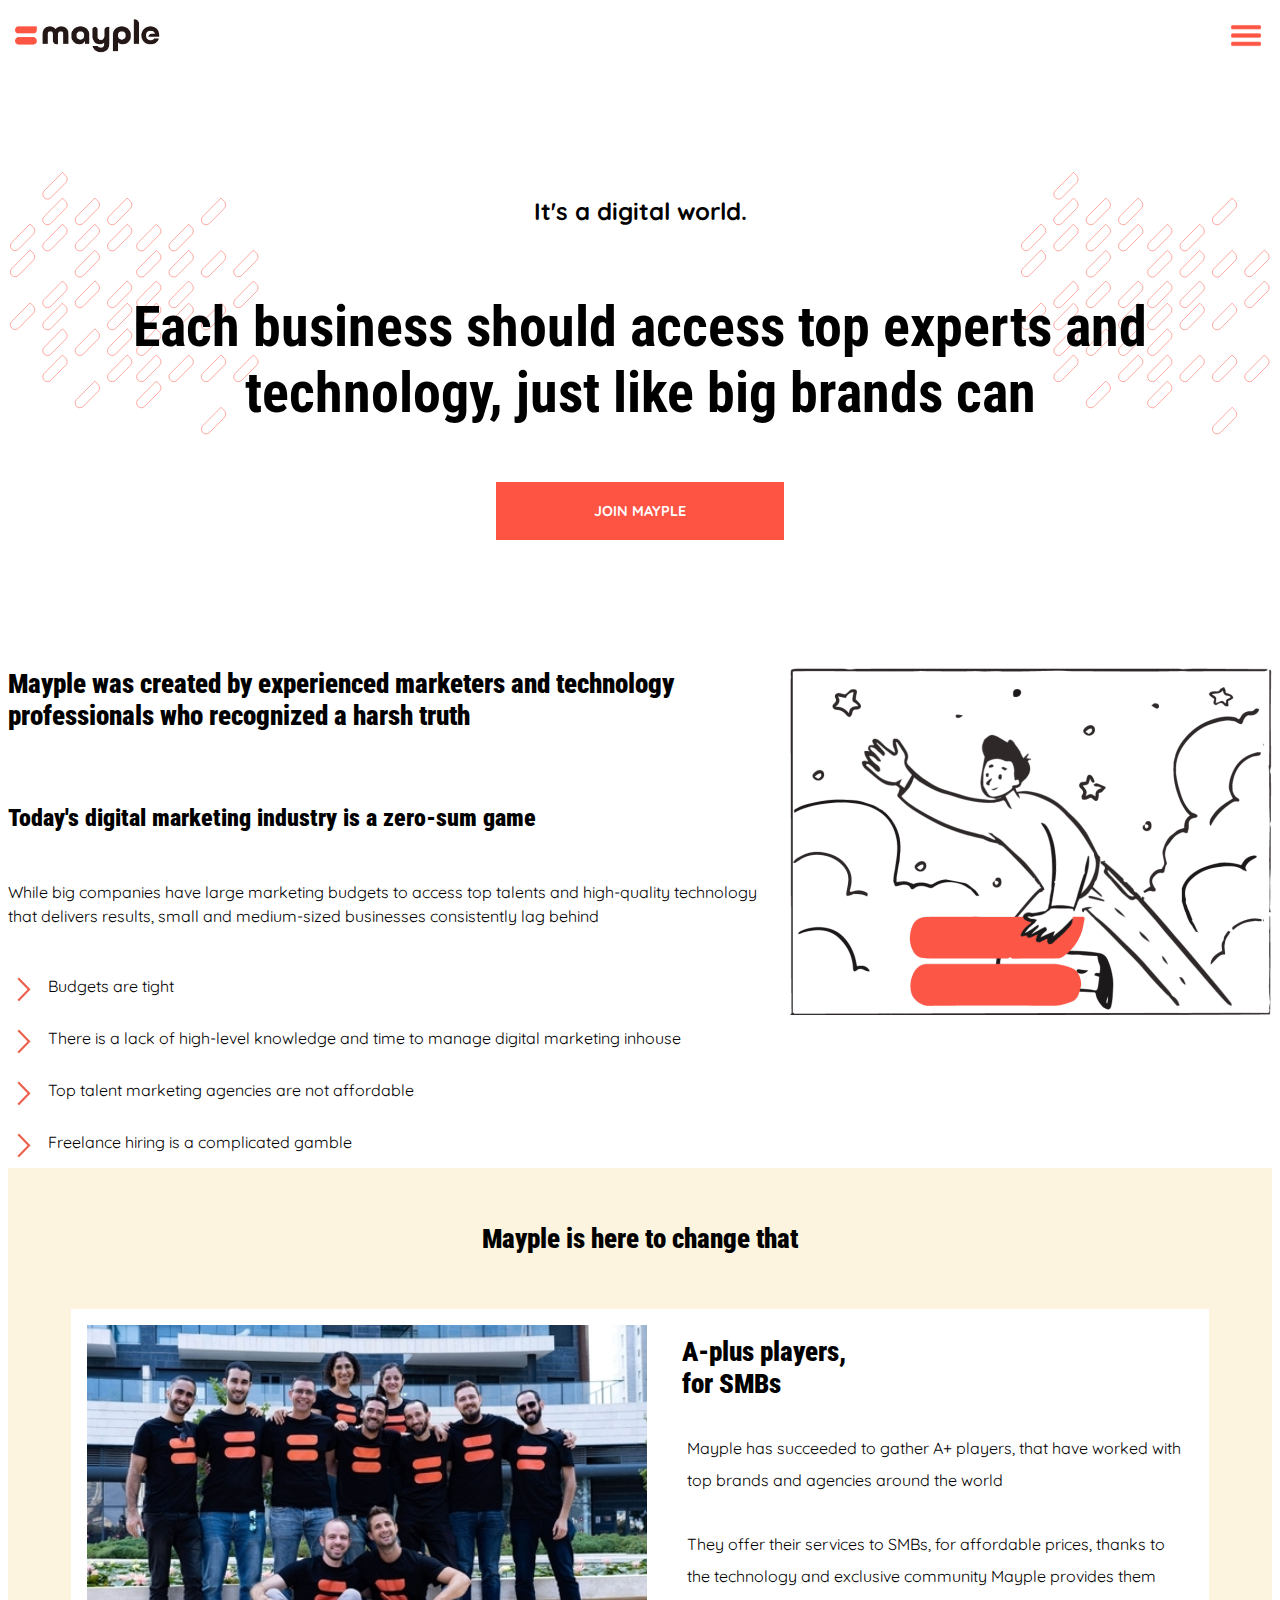
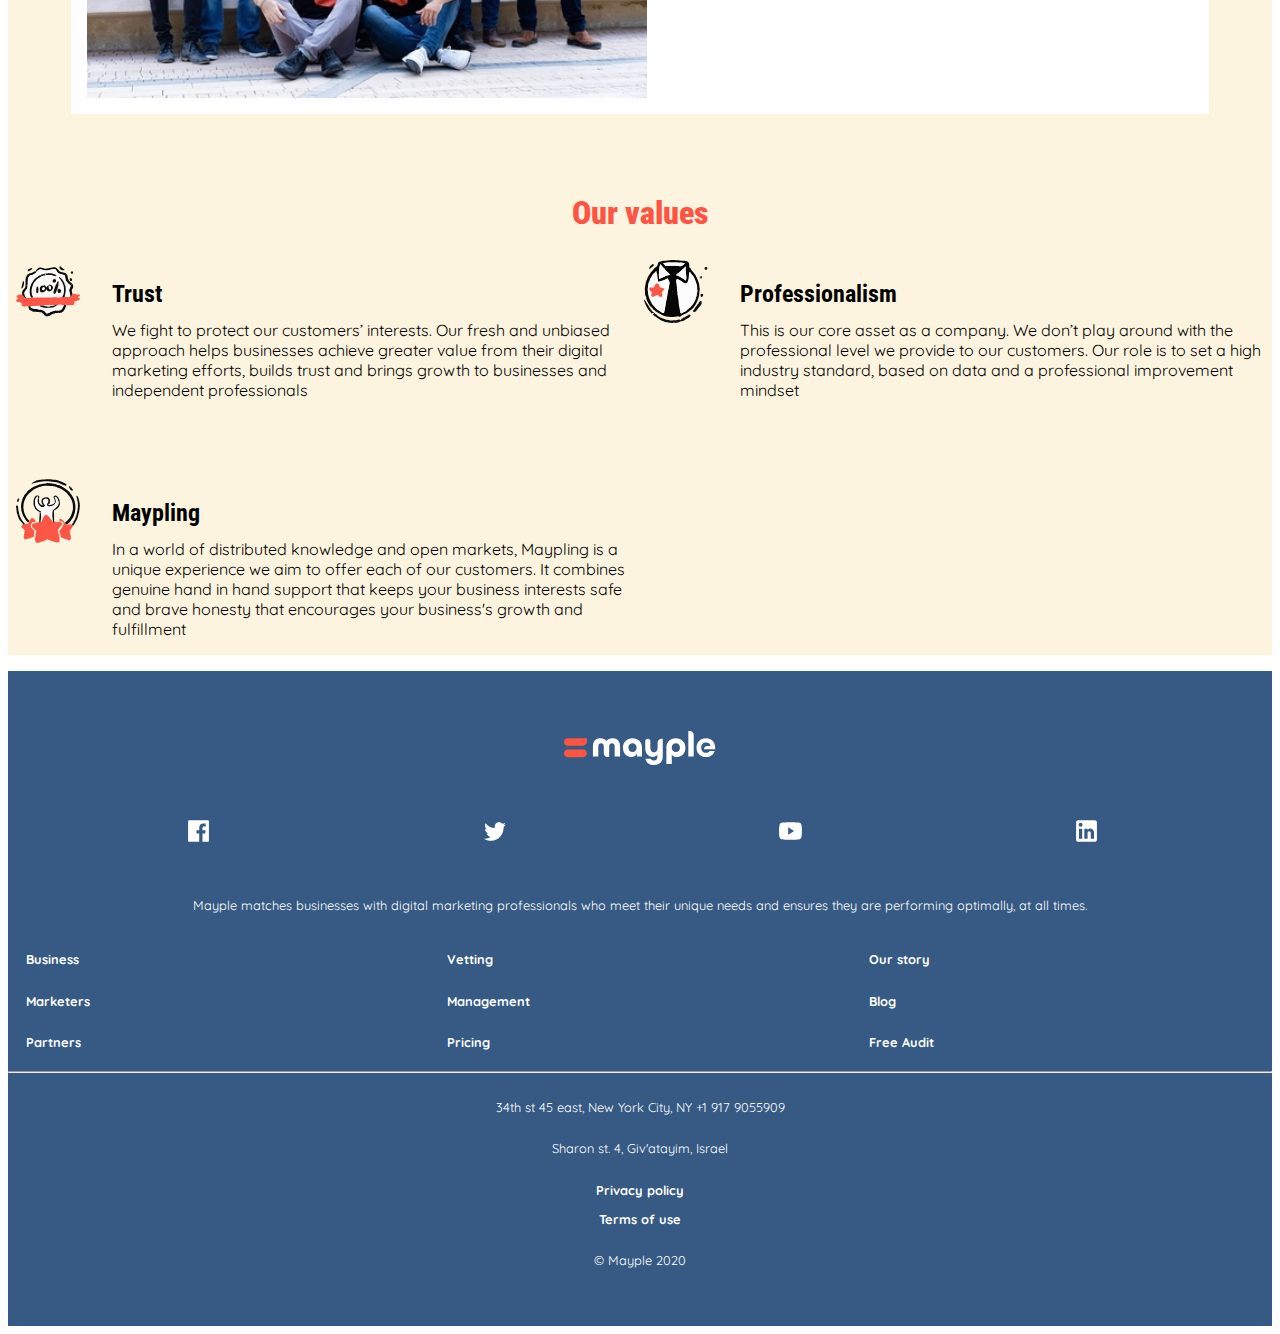
==== commit 4e571f15: "Add files via upload" ====
--- a/ourstory.html
+++ b/ourstory.html
@@ -18,110 +18,113 @@
 			<a href="index.html">
 				<img src="images/logo.png" alt="logo van Mayple">
 			</a>
-			<button id="hamburger">
-				<img src="images/icon.png" alt="menu">
+			<button id="hamburger" tabindex=0>
+			<img src="images/icon.png" alt="menu">
 			</button>
 			<nav>
-			<a href="index.html">How can we help?</a>
-			<a href="#">Quality Standard</a>
-			<a href="#">Pricing</a>
-			<a href="ourstory.html">Our Story</a>
-			<a href="#">Blog</a>
-			<hr>
-			<div>
-				<a href="#">Apply as an expert</a>
-				<a href="#">Log In</a>
-				<a href="#">Get started</a>
-			</div>
-			
-			</nav>	
+				<a href="index.html" tabindex=0>How can we help?</a>
+				<a href="#" tabindex=0>Quality Standard</a>
+				<a href="#" tabindex=0>Pricing</a>
+				<a href="ourstory.html" tabindex=0>Our Story</a>
+				<a href="#" tabindex=0>Blog</a>
+				<hr>
+				<div>
+					<a href="#" tabindex=0>Apply as an expert</a>
+					<a href="#" tabindex=0>Log In</a>
+					<a href="#" tabindex=0>Get started</a>
+				</div>
+				
+			</nav>
 		</header>
 		<main>
+			<img src="images/achtergrond1.svg">
 			<img src="images/achtergrond1.svg">
 			<h3>It's a digital world.</h3>
 			<h1>Each business should access top experts and technology, just like big brands can</h1>
 			<a href="#">join mayple</a>
 			
 		</main>
+		<!-- section 1 -->
 		<section>
-			<h2>Mayple was created by experienced marketers and technology professionals who recognized a harsh truth</h2>
-			<h2>Today's digital marketing industry is a zero-sum game</h2>
-			<p>While big companies have large marketing budgets to access top talents and high-quality technology that delivers results, small and medium-sized businesses consistently lag behind</p>
-			<ul>
-				<li><img src="images/pijlrechts.png">Budgets are tight</li>
-				<li><img src="images/pijlrechts.png">There is a lack of high-level knowledge and time to manage digital marketing inhouse</li>
-				<li><img src="images/pijlrechts.png">Top talent marketing agencies are not affordable</li>
-				<li><img src="images/pijlrechts.png">Freelance hiring is a complicated gamble</li>
-			</ul>
+			<div>
+				<h2>Mayple was created by experienced marketers and technology professionals who recognized a harsh truth</h2>
+				<h2>Today's digital marketing industry is a zero-sum game</h2>
+				<p>While big companies have large marketing budgets to access top talents and high-quality technology that delivers results, small and medium-sized businesses consistently lag behind</p>
+				<ul>
+					<li><img src="images/pijlrechts.png">Budgets are tight</li>
+					<li><img src="images/pijlrechts.png">There is a lack of high-level knowledge and time to manage digital marketing inhouse</li>
+					<li><img src="images/pijlrechts.png">Top talent marketing agencies are not affordable</li>
+					<li><img src="images/pijlrechts.png">Freelance hiring is a complicated gamble</li>
+				</ul>
+			</div>
 			<img src="images/gif.gif">
 		</section>
+		<!-- section 2  -->
 		<section>
 			<h2>Mayple is here to change that</h2>
 			<article>
 				<img src="images/mayple team.jpeg">
-				<h2>A-plus players,<br>for SMBs</h2>
-				<p>Mayple has succeeded to gather A+ players, that have worked with top brands and agencies around the world</p>
-				<p>They offer their services to SMBs, for affordable prices, thanks to the technology and exclusive community Mayple provides them</p>
+				<div>
+					<h2>A-plus players,<br>for SMBs</h2>
+					<p>Mayple has succeeded to gather A+ players, that have worked with top brands and agencies around the world</p>
+					<p>They offer their services to SMBs, for affordable prices, thanks to the technology and exclusive community Mayple provides them</p>
+				</div>
 			</article>
 		</section>
+		<!-- section 3 -->
 		<section>
 			<h2>Our values</h2>
 			<ul>
 				<li>
 					<img src="images/value1.svg">
 					<div>
-					<h3>Trust</h3>
-					<p>We fight to protect our customers’ interests. Our fresh and unbiased approach helps businesses achieve greater value from their digital marketing efforts, builds trust and brings growth to businesses and independent professionals</p>
+						<h3>Trust</h3>
+						<p>We fight to protect our customers’ interests. Our fresh and unbiased approach helps businesses achieve greater value from their digital marketing efforts, builds trust and brings growth to businesses and independent professionals</p>
 					</div>
 				</li>
 				<li>
 					<img src="images/value2.svg">
 					<div>
-					<h3>Professionalism</h3>
-					<p>This is our core asset as a company. We don’t play around with the professional level we provide to our customers. Our role is to set a high industry standard, based on data and a professional improvement mindset</p>
+						<h3>Professionalism</h3>
+						<p>This is our core asset as a company. We don’t play around with the professional level we provide to our customers. Our role is to set a high industry standard, based on data and a professional improvement mindset</p>
 					</div>
 				</li>
 				<li>
 					<img src="images/value3.svg">
-					<div>					
-					<h3>Maypling</h3>
-					<p>In a world of distributed knowledge and open markets, Maypling is a unique experience we aim to offer each of our customers. It combines genuine hand in hand support that keeps your business interests safe and brave honesty that encourages your business's growth and fulfillment</p>
+					<div>
+						<h3>Maypling</h3>
+						<p>In a world of distributed knowledge and open markets, Maypling is a unique experience we aim to offer each of our customers. It combines genuine hand in hand support that keeps your business interests safe and brave honesty that encourages your business's growth and fulfillment</p>
 					</div>
 				</li>
 			</ul>
 		</section>
-		<section>
-			<h2> The mayple ecosystem</h2>
-			
-		</section>
 		<footer>
-				<a href="#"><img src="images/logofooter.svg"></a>
-				<div>
-					<a href="#"><img src="images/social1.svg"></a>
-					<a href="#"><img src="images/social2.svg"></a>
-					<a href="#"><img src="images/social3.svg"></a>
-					<a href="#"><img src="images/social4.svg"></a>
-				</div>
-				<p>Mayple matches businesses with digital marketing professionals who meet their unique needs and ensures they are performing optimally, at all times.</p>
-				<div>
-					<a href="#">Business</a>
-					<a href="#">Vetting</a>
-					<a href="#">Our story</a>
-					<a href="#">Marketers</a>
-					<a href="#">Management</a>
-					<a href="#">Blog</a>
-					<a href="#">Partners</a>
-					<a href="#">Pricing</a>
-					<a href="#">Free Audit</a>
-				</div>
-				<hr>
-				<p>34th st 45 east, New York City, NY +1 917 9055909</p>
-				<p>Sharon st. 4, Giv'atayim, Israel</p>
-				<a href="#">Privacy policy</a>
-				<a href="#">Terms of use</a>
-				<p>© Mayple 2020</p>
+			<a href="#" tabindex=0><img src="images/logofooter.svg"></a>
+			<div>
+				<a href="#" tabindex=0><img src="images/social1.svg"></a>
+				<a href="#" tabindex=0><img src="images/social2.svg"></a>
+				<a href="#" tabindex=0><img src="images/social3.svg"></a>
+				<a href="#" tabindex=0><img src="images/social4.svg"></a>
 			</div>
+			<p>Mayple matches businesses with digital marketing professionals who meet their unique needs and ensures they are performing optimally, at all times.</p>
+			<div>
+				<a href="#" tabindex=0>Business</a>
+				<a href="#" tabindex=0>Vetting</a>
+				<a href="#" tabindex=0>Our story</a>
+				<a href="#" tabindex=0>Marketers</a>
+				<a href="#" tabindex=0>Management</a>
+				<a href="#" tabindex=0>Blog</a>
+				<a href="#" tabindex=0>Partners</a>
+				<a href="#" tabindex=0>Pricing</a>
+				<a href="#" tabindex=0>Free Audit</a>
+			</div>
+			<hr>
+			<p>34th st 45 east, New York City, NY +1 917 9055909</p>
+			<p>Sharon st. 4, Giv'atayim, Israel</p>
+			<a href="#" tabindex=0>Privacy policy</a>
+			<a href="#" tabindex=0>Terms of use</a>
+			<p>© Mayple 2020</p>
 		</footer>
-			<script src="scripts/script.js"></script>
+		<script src="scripts/script.js"></script>
 	</body>
 </html>--- a/styles/style.css
+++ b/styles/style.css
@@ -10,7 +10,6 @@
 header {
 	display: flex;
 	justify-content: space-between;
-	position: fixed;
 
 }
 
@@ -44,7 +43,7 @@
 	width: 100vw;
 	height: 72vh;
 	z-index: 100;
-	transform: translateY(-100%);
+	transform: translateY(-200%);
 	transition: 0.5s;
 }
 .active nav {
@@ -65,6 +64,10 @@
 
 nav div a{
 	justify-content: center;
+}
+
+nav div {
+	background-color: white;
 }
 
 nav div a:last-of-type {
@@ -128,7 +131,15 @@
 	display: flex;
 	font-size: 0.9em;
 	justify-content: center;
-	margin-top: 1em;
+	margin-top: 1em;	
+}
+
+main div:first-of-type {
+	display: block;
+}
+
+main div:first-of-type > div {
+	display: flex;
 }
 
 #persoon {
@@ -239,18 +250,27 @@
 	justify-content: center;
 }
 
-section:nth-of-type(2) div{
+section:nth-of-type(2) div:nth-of-type(1){
+	overflow-x: hidden;
+}
+
+
+section:nth-of-type(2) div:nth-of-type(2){
 	position: relative;
 	display: flex;
-	overflow-y: scroll;
-
-}
-
+
+}
+
+
+section:nth-of-type(2) div:nth-of-type(1){
+	display: flex;
+
+}
 section:nth-of-type(2)  article {
 	margin-top: 1em;
 	text-align: center;
 	display: block;
-	width: 100%;
+	min-width: 100%;
 	
 } 
 
@@ -272,12 +292,12 @@
 
 section:nth-of-type(2) div > button:first-of-type, section:nth-of-type(2) div > button:nth-of-type(2) {
 	position: absolute;
-	transform: translateY(-200%);
 	top: 50%;
 	width: 1.5em;
 	border-style: none;
 	background-color: white;
 	width: 2em;
+	transform: translateY(-800%);
 }
 
 section:nth-of-type(2) div button:first-of-type {
@@ -287,6 +307,7 @@
 section:nth-of-type(2) div button:nth-of-type(2) {
 	right:0;
 }
+
 
 section:nth-of-type(2) a:nth-of-type(2), .pagina2 main a {
 	border-style: none;
@@ -349,6 +370,7 @@
 	margin: 2em;
 }
 
+
 .pagina2 {
 	font-size: 1em;
 }
@@ -358,7 +380,6 @@
 }
 /*.pagina2 main {
 background-image: url("achtergrond2.svg")
-
 }*/
 .pagina2 main {
 	position: relative;
@@ -366,11 +387,27 @@
 	margin-bottom: 8em;
 }
 
-.pagina2 main img:first-of-type {
+.pagina2 main h1 {
+	font-size: 2em;
+}
+
+.pagina2 main a {
+	margin: 0;
+}
+
+.pagina2 main img:first-of-type , .pagina2 main img:nth-of-type(2) {
 	position: absolute;
 	top: 0;
-	 z-index: -1;
-	 width: 100%;
+	z-index: -1;
+	width: 100%;
+}
+
+.pagina2 main img:nth-of-type(2) {
+	display: none;
+}
+
+.pagina2 section:first-of-type {
+	background-color: white;
 }
 
 .pagina2 > section:first-of-type h2:nth-of-type(2) {
@@ -399,68 +436,74 @@
 
 .pagina2 section:first-of-type > img {
 	width: 100%;
-	margin-top: 3em;
+	height: 100%;
 	margin-bottom: 3em;
 }
  .pagina2 section:nth-of-type(2) article img {
  	width: 90%;
  	margin: 1em;
- }
+}
+
+.pagina2 section:nth-of-type(2) div {
+ 		display: block;
+ 	}
 
  .pagina2 section:nth-of-type(2) > h2:first-of-type {
  	margin: 2em;
- }
+}
  .pagina2 section:nth-of-type(2) article h2{
  	text-align: left;
  	margin: 0;
  	margin-left: 0.7em;
  	margin-bottom: 1em;
  	margin-top: 1em;
- }
+}
 .pagina2 section:nth-of-type(2) {
-	position: relative;
-	display: flex;
-	flex-direction: row;
+	/*position: relative;*/
+	display: flex;
+	flex-direction: column;
 	justify-content: center;
+	background-color: #fcf4de;
 }
 
  .pagina2 section:nth-of-type(2) article {
  	text-align: left;
- 	position: absolute;
+ 	/*position: absolute;*/
  	background-color: white;
  	width: 90%;
  	top: 7em;
-
- 	
- }
+ 	justify-content: center;
+ 	margin: auto;
+}
 
  .pagina2 section:nth-of-type(2) article p{
 	font-size:1em;
-	margin-bottom:1em; 
+	margin-bottom:2em;
+	margin-top: 2em;
+
 }
 
  .pagina2 section:nth-of-type(3) {
- background-color: #fcf4de;
- margin: 0;
- margin-top: 25em;
- padding-bottom: 6em;
+	 background-color: #fcf4de;
+	 padding-top: 5em;
+
 }
 
 .pagina2 section:nth-of-type(3) h2 {
-	padding-top: 10em;
 	font-family: 'Roboto Condensed', sans-serif;
 	text-transform: none;
 	font-size: 2em;
 	text-align: center;
 	color: #fd5444;
+	margin: 0;
 
 }
 
 .pagina2 section:nth-of-type(3) ul li div h3 {
-font-family: 'Roboto Condensed', sans-serif;
-font-size: 1.5em;
-margin: 0;
-margin-bottom: 0.5em;
+	font-family: 'Roboto Condensed', sans-serif;
+	font-size: 1.5em;
+	margin: 0;
+	margin-bottom: 0.5em;
 }
 
 .pagina2 section:nth-of-type(3) ul li img  {
@@ -480,3 +523,167 @@
 	color: gray;
 	background-color: pink; 
 }
+
+@media (min-width: 400px) {
+	.pagina2 main a {
+		width: 20em;
+		margin: auto;
+	}
+}
+
+
+@media (min-width: 800px) {
+	main {
+		display: grid;
+		grid-template-columns: 1fr 1fr;
+	}
+
+	main h1 {
+		font-size: 3em;
+	}
+
+	main h3 {
+		font-size: 1em;
+	}
+
+	main form {
+		display: grid;
+		grid-template-columns: 2fr 1fr;
+		margin: 3em;
+		padding: 0;	
+	}
+
+	main input:first-of-type {
+		margin: 0;
+	}
+
+	main hr {
+		display: none;
+		min-width: 100;
+	}
+
+	main ul {
+		grid-column: 1 / -1;
+		flex-wrap: nowrap;
+		margin: auto;
+	}
+
+	main ul li img:nth-child(1){
+	width: 10em;
+	padding: 0.5em;
+	}
+
+	section:first-of-type ul:first-of-type {
+		display: grid;
+		grid-template-columns: 1fr 1fr 1fr;
+		grid-gap: 2em;
+	}
+
+	section:nth-of-type(2) {
+		display: block;
+	}
+
+
+	section:nth-of-type(2)  article {
+		min-width: 33%
+	}
+
+	section:nth-of-type(2) div:nth-of-type(2){
+		display: none;
+
+	}
+
+	section:nth-of-type(2) {
+		display: flex;
+		flex-direction: column;
+		justify-content: center;
+	}
+
+	section:nth-of-type(2) a:last-of-type {
+		margin: auto;
+		margin-top: 3em;
+		margin-bottom: 3em;
+	}
+
+	.pagina2 main{
+		display: flex;
+		flex-direction: column;
+		justify-content: center;
+	}
+
+	.pagina2 main img:first-of-type, .pagina2 main img:nth-of-type(2) {
+		width: 20%
+	}
+
+	.pagina2 main img:nth-of-type(2) {
+		right: 0;
+	}
+
+	.pagina2 main img:nth-of-type(2) {
+	display: initial;
+	}
+
+	.pagina2 main h1  {
+		font-size: 3.5em;
+	}
+
+	.pagina2 main h3 {
+		font-size: 1.5em;
+	}
+	.pagina2 main a {
+		width: 20em;
+		margin: auto;
+	}
+
+	.pagina2 section:first-of-type {
+		display: flex;
+	}
+
+	.pagina2 section:first-of-type div {
+		display: flex;
+		flex-direction: column;
+		margin-right: 2em;
+	}
+	.pagina2 section:first-of-type div h2 , .pagina2 section:first-of-type div p  {
+		text-align: left;
+		align-content: left;
+		margin: 0;
+	}
+
+	.pagina2 section:first-of-type img {
+		width: 50em;
+
+	}
+
+	.pagina2 section:first-of-type div ul {
+		display: block;
+	}
+	.pagina2 section:nth-of-type(2) {
+		background-color: #fcf4de;
+		display: flex; 
+		flex-direction: column;
+		justify-content: center;
+	}
+	.pagina2 section:nth-of-type(2) article {
+		display: flex;
+ 	}
+
+ 	.pagina2 section:nth-of-type(3) ul {
+ 		display: grid;
+ 		grid-template-columns: 1fr 1fr;
+ 		grid-gap: 2em;
+ 	}
+ 
+ 	footer div:first-of-type a {
+ 		display: flex;
+ 		justify-content: center;
+ 	}
+
+}
+
+
+
+
+
+
+
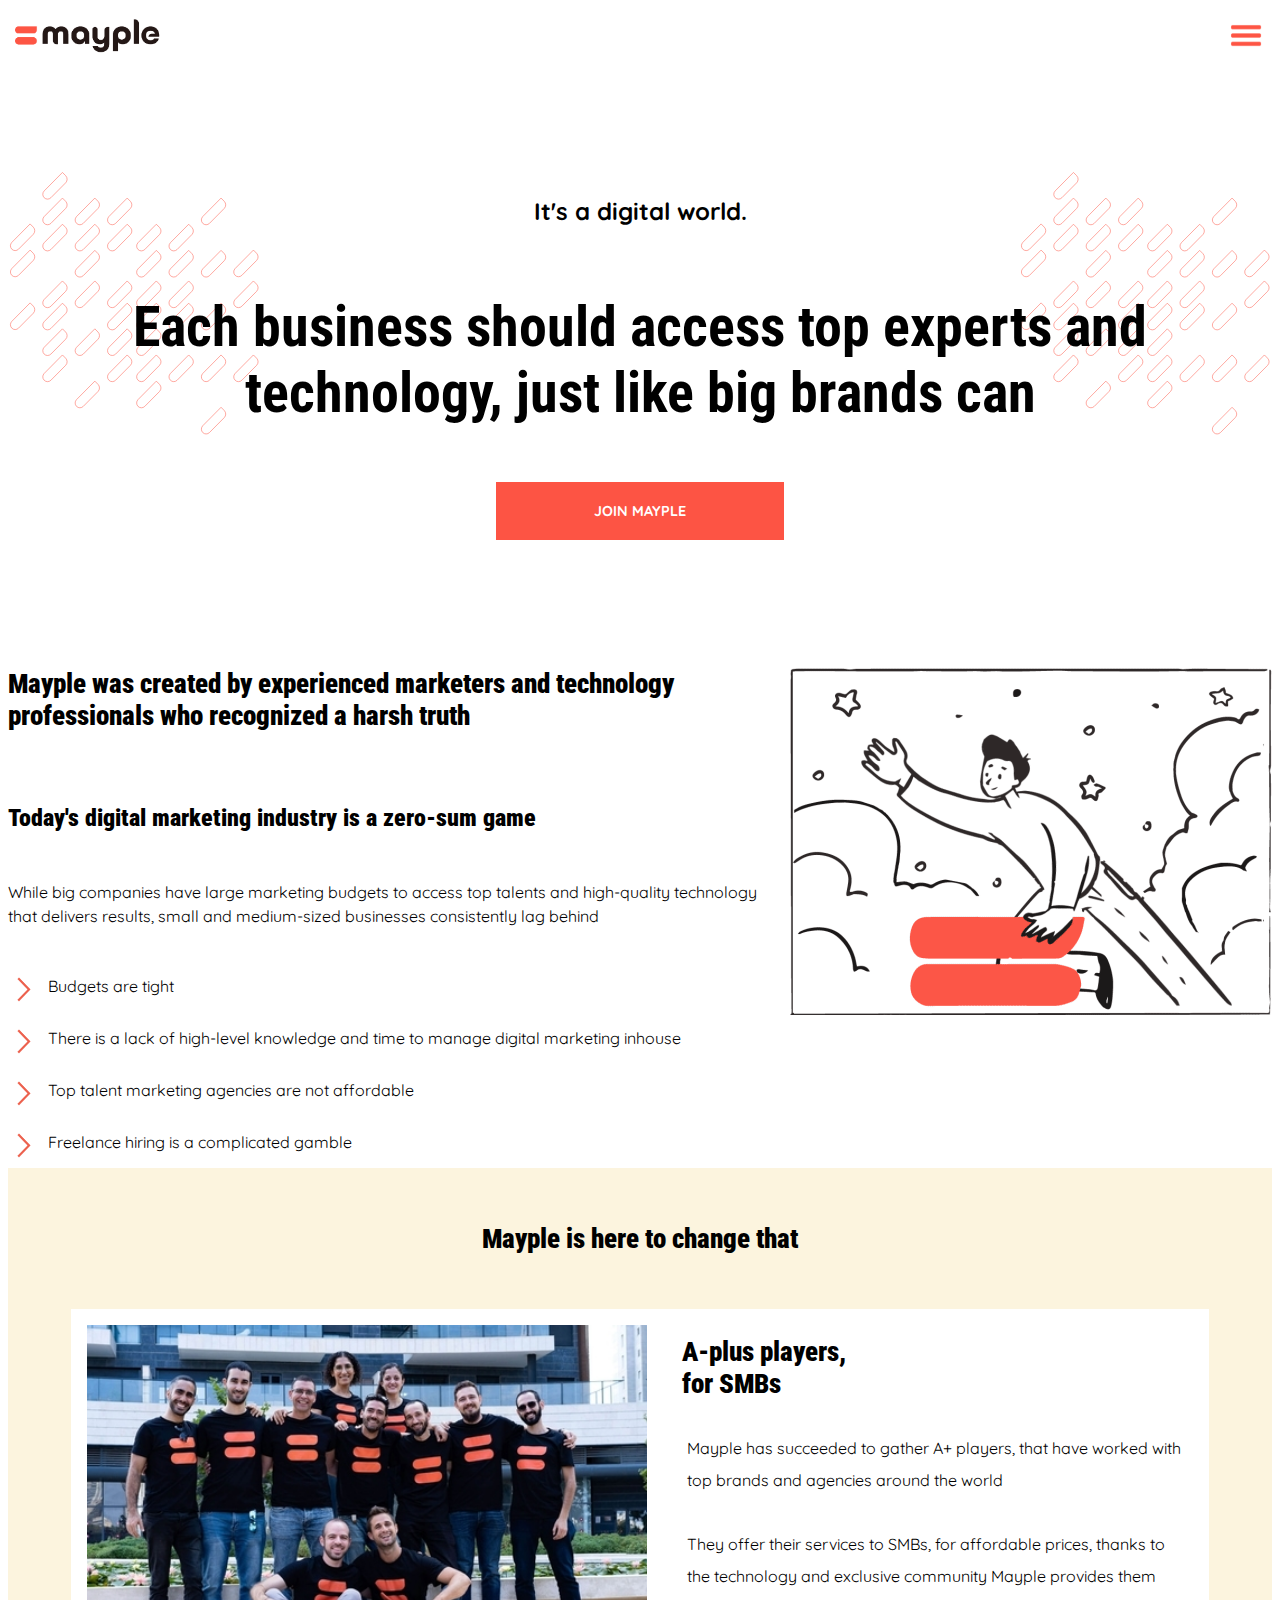
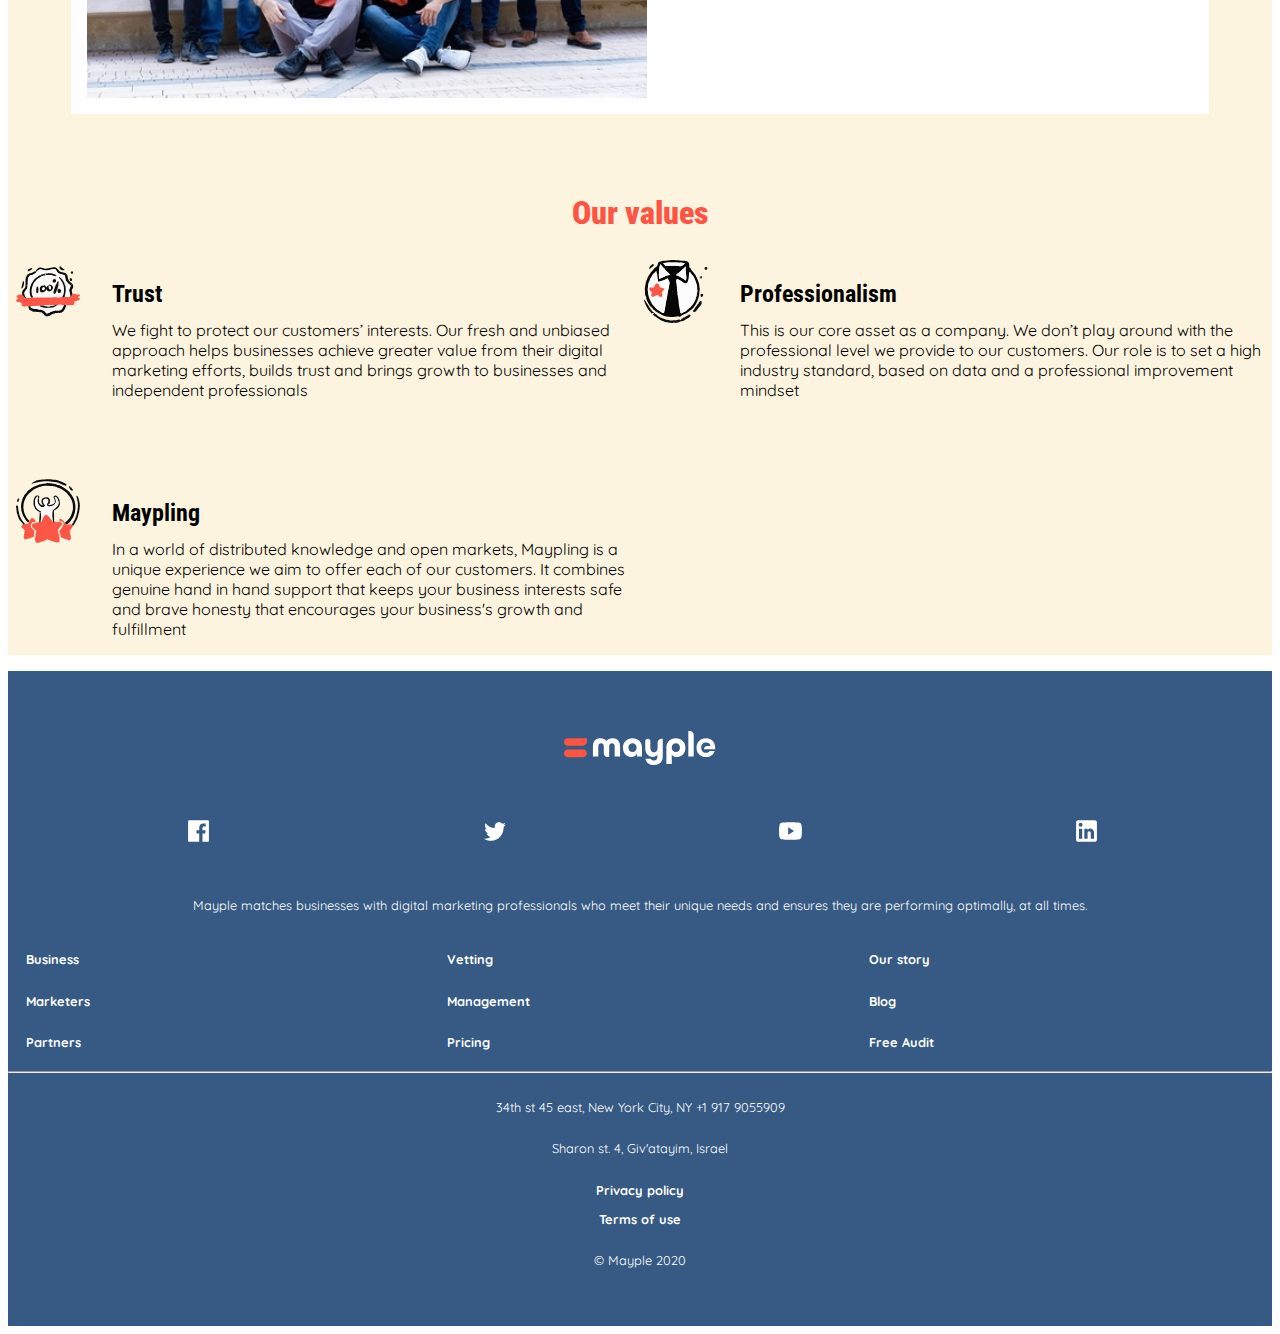
==== commit 4fe5781b: "Update ourstory.html" ====
--- a/ourstory.html
+++ b/ourstory.html
@@ -6,7 +6,7 @@
 		<meta name="author" content="Michelle Schoen">
 		<meta name="viewport" content="width=device-width, initial-scale=1">
 		
-		<title>Naam van je site en/of pagina</title>
+		<title>Mayple nagebouwd</title>
 		
 		<link href="styles/style.css" rel="stylesheet">
 		<link href="https://fonts.googleapis.com/css2?family=Roboto+Condensed:wght@400;700&display=swap" rel="stylesheet">
@@ -127,4 +127,4 @@
 		</footer>
 		<script src="scripts/script.js"></script>
 	</body>
-</html>+</html>
--- a/styles/style.css
+++ b/styles/style.css
@@ -1,6 +1,8 @@
 /* CSS Document */
-*, *::after, *::before {
-  box-sizing:border-box;  
+*,
+*::after,
+*::before {
+	box-sizing: border-box;
 }
 
 body {
@@ -13,24 +15,24 @@
 
 }
 
-header > a img {
+header>a img {
 	width: 10em;
 }
 
-header > button img {
+header>button img {
 	width: 3em;
 	margin-top: 0.5em;
 	height: 2.2em;
 }
 
-header > button {
+header>button {
 	position: relative;
 	z-index: 200;
 	border-style: none;
 	background-color: white;
 }
 
-header > a {
+header>a {
 	position: relative;
 	z-index: 200;
 }
@@ -46,23 +48,25 @@
 	transform: translateY(-200%);
 	transition: 0.5s;
 }
+
 .active nav {
 	transform: translateY(0);
 	transition: 0.5s;
 }
 
-nav a{
+nav a {
 	justify-content: left;
 	margin-top: 2em;
 	margin-bottom: 2.5em;
 	font-size: 0.9em;
 	margin-left: 1em
 }
-nav > a:first-of-type {
+
+nav>a:first-of-type {
 	margin-top: 7em;
 }
 
-nav div a{
+nav div a {
 	justify-content: center;
 }
 
@@ -81,17 +85,17 @@
 }
 
 h1 {
-text-align: center; 
-font-size: 2em;
-margin: 1em;
-font-family: 'Roboto Condensed', sans-serif;
+	text-align: center;
+	font-size: 2em;
+	margin: 1em;
+	font-family: 'Roboto Condensed', sans-serif;
 }
 
 main div:first-of-type {
 	display: flex;
 }
 
-main > div:nth-of-type(1) img:first-of-type{
+main>div:nth-of-type(1) img:first-of-type {
 	width: 2em;
 	height: 2em;
 	margin-left: 1em;
@@ -100,13 +104,13 @@
 
 form {
 	display: flex;
-	flex-direction: column; 
+	flex-direction: column;
 }
 
 input:nth-child(1) {
 	border-style: none;
 	padding: 1em;
-	box-shadow: -5px 19px 72px 44px rgba(0,0,0,0.10);
+	box-shadow: -5px 19px 72px 44px rgba(0, 0, 0, 0.10);
 	margin-bottom: 1em;
 	font-size: 1.3em;
 	font-family: 'Quicksand', sans-serif;
@@ -120,6 +124,7 @@
 	color: white;
 	font-size: 1.1em;
 }
+
 /*main div:first-of-type img:first-of-type {
 	width: 1.5em;
 	height: 1.5em;
@@ -131,29 +136,29 @@
 	display: flex;
 	font-size: 0.9em;
 	justify-content: center;
-	margin-top: 1em;	
+	margin-top: 1em;
 }
 
 main div:first-of-type {
 	display: block;
 }
 
-main div:first-of-type > div {
+main div:first-of-type>div {
 	display: flex;
 }
 
 #persoon {
 	width: 100%;
-	margin-bottom:1em;
+	margin-bottom: 1em;
 }
 
 ul {
 	list-style: none;
 	display: flex;
-	flex-wrap: wrap;	
-}
-
-li img:nth-child(1){
+	flex-wrap: wrap;
+}
+
+li img:nth-child(1) {
 	width: 6em;
 	padding: 0.5em;
 }
@@ -167,12 +172,13 @@
 }
 
 h2 {
-font-size: 1.2em;
-font-weight: 900;
-
-}
-
-h3 {font-size: 2.8vw;
+	font-size: 1.2em;
+	font-weight: 900;
+
+}
+
+h3 {
+	font-size: 2.8vw;
 	margin-bottom: 0.5em;
 
 }
@@ -188,14 +194,14 @@
 main article div {
 	display: flex;
 	flex-direction: column;
-	box-shadow: -3px -1px 12px 6px rgba(0,0,0,0.06);
+	box-shadow: -3px -1px 12px 6px rgba(0, 0, 0, 0.06);
 	padding: 1em;
 	padding-right: 1em;
 	border-style: solid 1px gray;
 
-} 
-
-main > div:first-of-type p{
+}
+
+main>div:first-of-type p {
 	margin: 1em;
 }
 
@@ -219,13 +225,14 @@
 	margin-top: -1.2em;
 }
 
-section li{
-margin-left: -2em;
-}
-
-section:nth-of-type(2) h2, section:nth-of-type(1) h2:first-of-type {
+section li {
+	margin-left: -2em;
+}
+
+section:nth-of-type(2) h2,
+section:nth-of-type(1) h2:first-of-type {
 	font-family: 'Roboto Condensed', sans-serif;
-	text-align: center; 
+	text-align: center;
 	font-size: 1.7em;
 	margin: 0.5em;
 	margin-top: 2em;
@@ -233,7 +240,7 @@
 
 
 
-section:first-of-type > h2:nth-of-type(2) {
+section:first-of-type>h2:nth-of-type(2) {
 	font-size: 1em;
 	font-family: 'Roboto Condensed', sans-serif;
 	font-weight: bold;
@@ -250,31 +257,37 @@
 	justify-content: center;
 }
 
-section:nth-of-type(2) div:nth-of-type(1){
+section:nth-of-type(2) div:nth-of-type(1) {
 	overflow-x: hidden;
 }
 
 
-section:nth-of-type(2) div:nth-of-type(2){
+section:nth-of-type(2) div:nth-of-type(2) {
 	position: relative;
 	display: flex;
 
 }
 
 
-section:nth-of-type(2) div:nth-of-type(1){
-	display: flex;
-
-}
-section:nth-of-type(2)  article {
+section:nth-of-type(2) div:nth-of-type(1) {
+	display: flex;
+
+}
+
+:root {
+	--translate-x: 0%;
+}
+
+section:nth-of-type(2) article {
 	margin-top: 1em;
 	text-align: center;
 	display: block;
 	min-width: 100%;
-	
-} 
-
-section:nth-of-type(2)  div article img {
+	transform: translateX(var(--translate-x))
+}
+
+
+section:nth-of-type(2) div article img {
 	width: 100%
 }
 
@@ -283,14 +296,16 @@
 	font-size: 1.2em;
 	font-family: 'Roboto Condensed', sans-serif;
 }
-section:nth-of-type(2) > article p {
+
+section:nth-of-type(2)>article p {
 	font-size: 0.8em;
 	line-height: 2em;
 	margin-left: 1.5em;
 	margin-right: 1.5em;
 }
 
-section:nth-of-type(2) div > button:first-of-type, section:nth-of-type(2) div > button:nth-of-type(2) {
+section:nth-of-type(2) div>button:first-of-type,
+section:nth-of-type(2) div>button:nth-of-type(2) {
 	position: absolute;
 	top: 50%;
 	width: 1.5em;
@@ -305,30 +320,32 @@
 }
 
 section:nth-of-type(2) div button:nth-of-type(2) {
-	right:0;
-}
-
-
-section:nth-of-type(2) a:nth-of-type(2), .pagina2 main a {
+	right: 0;
+}
+
+
+section:nth-of-type(2) a:nth-of-type(2),
+.pagina2 main a {
 	border-style: none;
 	background-color: #fd5444;
 	text-transform: uppercase;
 	color: white;
 	font-size: 0.9em;
 	padding: 1.4em;
-	margin:2em;
+	margin: 2em;
 	margin-left: 5.5em;
-	margin-right: 5.5em;	
-}
-
-section:nth-of-type(2) div button:first-of-type img, section:nth-of-type(2) div button:nth-of-type(2) img{
+	margin-right: 5.5em;
+}
+
+section:nth-of-type(2) div button:first-of-type img,
+section:nth-of-type(2) div button:nth-of-type(2) img {
 	width: 100%
 }
 
 footer {
 	background-color: #365a84;
 	color: white;
-	padding-top:3em;
+	padding-top: 3em;
 	padding-bottom: 2em;
 
 
@@ -345,12 +362,11 @@
 }
 
 footer div:nth-of-type(2) {
-	display: grid; 
+	display: grid;
 	grid-template-columns: 1fr 1fr 1fr;
 }
 
-footer div a 
-{
+footer div a {
 	/*color: white;
 	margin: 1em;*/
 	display: block;
@@ -364,7 +380,7 @@
 }
 
 
-footer > p {
+footer>p {
 	text-align: center;
 	font-size: 0.8em;
 	margin: 2em;
@@ -374,10 +390,12 @@
 .pagina2 {
 	font-size: 1em;
 }
-.pagina2 main > h3 {
+
+.pagina2 main>h3 {
 	text-align: center;
 	font-size: 1.2em;
 }
+
 /*.pagina2 main {
 background-image: url("achtergrond2.svg")
 }*/
@@ -395,7 +413,8 @@
 	margin: 0;
 }
 
-.pagina2 main img:first-of-type , .pagina2 main img:nth-of-type(2) {
+.pagina2 main img:first-of-type,
+.pagina2 main img:nth-of-type(2) {
 	position: absolute;
 	top: 0;
 	z-index: -1;
@@ -410,7 +429,7 @@
 	background-color: white;
 }
 
-.pagina2 > section:first-of-type h2:nth-of-type(2) {
+.pagina2>section:first-of-type h2:nth-of-type(2) {
 	margin-bottom: 2em;
 	font-family: 'Roboto Condensed', sans-serif;
 	text-transform: none;
@@ -418,7 +437,7 @@
 	margin-top: 3em;
 }
 
-.pagina2 > section:first-of-type p {
+.pagina2>section:first-of-type p {
 	text-align: center;
 	font-size: 1.5;
 	margin: 1em;
@@ -434,30 +453,33 @@
 	margin-right: 1em;
 }
 
-.pagina2 section:first-of-type > img {
+.pagina2 section:first-of-type>img {
 	width: 100%;
 	height: 100%;
 	margin-bottom: 3em;
 }
- .pagina2 section:nth-of-type(2) article img {
- 	width: 90%;
- 	margin: 1em;
+
+.pagina2 section:nth-of-type(2) article img {
+	width: 90%;
+	margin: 1em;
 }
 
 .pagina2 section:nth-of-type(2) div {
- 		display: block;
- 	}
-
- .pagina2 section:nth-of-type(2) > h2:first-of-type {
- 	margin: 2em;
-}
- .pagina2 section:nth-of-type(2) article h2{
- 	text-align: left;
- 	margin: 0;
- 	margin-left: 0.7em;
- 	margin-bottom: 1em;
- 	margin-top: 1em;
-}
+	display: block;
+}
+
+.pagina2 section:nth-of-type(2)>h2:first-of-type {
+	margin: 2em;
+}
+
+.pagina2 section:nth-of-type(2) article h2 {
+	text-align: left;
+	margin: 0;
+	margin-left: 0.7em;
+	margin-bottom: 1em;
+	margin-top: 1em;
+}
+
 .pagina2 section:nth-of-type(2) {
 	/*position: relative;*/
 	display: flex;
@@ -466,26 +488,26 @@
 	background-color: #fcf4de;
 }
 
- .pagina2 section:nth-of-type(2) article {
- 	text-align: left;
- 	/*position: absolute;*/
- 	background-color: white;
- 	width: 90%;
- 	top: 7em;
- 	justify-content: center;
- 	margin: auto;
-}
-
- .pagina2 section:nth-of-type(2) article p{
-	font-size:1em;
-	margin-bottom:2em;
+.pagina2 section:nth-of-type(2) article {
+	text-align: left;
+	/*position: absolute;*/
+	background-color: white;
+	width: 90%;
+	top: 7em;
+	justify-content: center;
+	margin: auto;
+}
+
+.pagina2 section:nth-of-type(2) article p {
+	font-size: 1em;
+	margin-bottom: 2em;
 	margin-top: 2em;
 
 }
 
- .pagina2 section:nth-of-type(3) {
-	 background-color: #fcf4de;
-	 padding-top: 5em;
+.pagina2 section:nth-of-type(3) {
+	background-color: #fcf4de;
+	padding-top: 5em;
 
 }
 
@@ -506,13 +528,13 @@
 	margin-bottom: 0.5em;
 }
 
-.pagina2 section:nth-of-type(3) ul li img  {
- margin-bottom: 7em;
- padding: 0;
- width: 4em;
- margin-right: 2em;
-}
-	
+.pagina2 section:nth-of-type(3) ul li img {
+	margin-bottom: 7em;
+	padding: 0;
+	width: 4em;
+	margin-right: 2em;
+}
+
 /*.pagina2 section:nth-of-type(3) ul li:nth-of-type(2) img {
 	margin-top: 0.2em;*/
 }
@@ -521,7 +543,7 @@
 .pagina2 section:nth-of-type(3) ul li div p {
 	font-size: 0.7em;
 	color: gray;
-	background-color: pink; 
+	background-color: pink;
 }
 
 @media (min-width: 400px) {
@@ -550,7 +572,7 @@
 		display: grid;
 		grid-template-columns: 2fr 1fr;
 		margin: 3em;
-		padding: 0;	
+		padding: 0;
 	}
 
 	main input:first-of-type {
@@ -568,9 +590,9 @@
 		margin: auto;
 	}
 
-	main ul li img:nth-child(1){
-	width: 10em;
-	padding: 0.5em;
+	main ul li img:nth-child(1) {
+		width: 10em;
+		padding: 0.5em;
 	}
 
 	section:first-of-type ul:first-of-type {
@@ -584,11 +606,11 @@
 	}
 
 
-	section:nth-of-type(2)  article {
+	section:nth-of-type(2) article {
 		min-width: 33%
 	}
 
-	section:nth-of-type(2) div:nth-of-type(2){
+	section:nth-of-type(2) div:nth-of-type(2) {
 		display: none;
 
 	}
@@ -605,13 +627,14 @@
 		margin-bottom: 3em;
 	}
 
-	.pagina2 main{
+	.pagina2 main {
 		display: flex;
 		flex-direction: column;
 		justify-content: center;
 	}
 
-	.pagina2 main img:first-of-type, .pagina2 main img:nth-of-type(2) {
+	.pagina2 main img:first-of-type,
+	.pagina2 main img:nth-of-type(2) {
 		width: 20%
 	}
 
@@ -620,16 +643,17 @@
 	}
 
 	.pagina2 main img:nth-of-type(2) {
-	display: initial;
-	}
-
-	.pagina2 main h1  {
+		display: initial;
+	}
+
+	.pagina2 main h1 {
 		font-size: 3.5em;
 	}
 
 	.pagina2 main h3 {
 		font-size: 1.5em;
 	}
+
 	.pagina2 main a {
 		width: 20em;
 		margin: auto;
@@ -637,6 +661,7 @@
 
 	.pagina2 section:first-of-type {
 		display: flex;
+
 	}
 
 	.pagina2 section:first-of-type div {
@@ -644,7 +669,9 @@
 		flex-direction: column;
 		margin-right: 2em;
 	}
-	.pagina2 section:first-of-type div h2 , .pagina2 section:first-of-type div p  {
+
+	.pagina2 section:first-of-type div h2,
+	.pagina2 section:first-of-type div p {
 		text-align: left;
 		align-content: left;
 		margin: 0;
@@ -658,32 +685,27 @@
 	.pagina2 section:first-of-type div ul {
 		display: block;
 	}
+
 	.pagina2 section:nth-of-type(2) {
 		background-color: #fcf4de;
-		display: flex; 
+		display: flex;
 		flex-direction: column;
 		justify-content: center;
 	}
+
 	.pagina2 section:nth-of-type(2) article {
 		display: flex;
- 	}
-
- 	.pagina2 section:nth-of-type(3) ul {
- 		display: grid;
- 		grid-template-columns: 1fr 1fr;
- 		grid-gap: 2em;
- 	}
- 
- 	footer div:first-of-type a {
- 		display: flex;
- 		justify-content: center;
- 	}
-
-}
-
-
-
-
-
-
-
+	}
+
+	.pagina2 section:nth-of-type(3) ul {
+		display: grid;
+		grid-template-columns: 1fr 1fr;
+		grid-gap: 2em;
+	}
+
+	footer div:first-of-type a {
+		display: flex;
+		justify-content: center;
+	}
+
+}